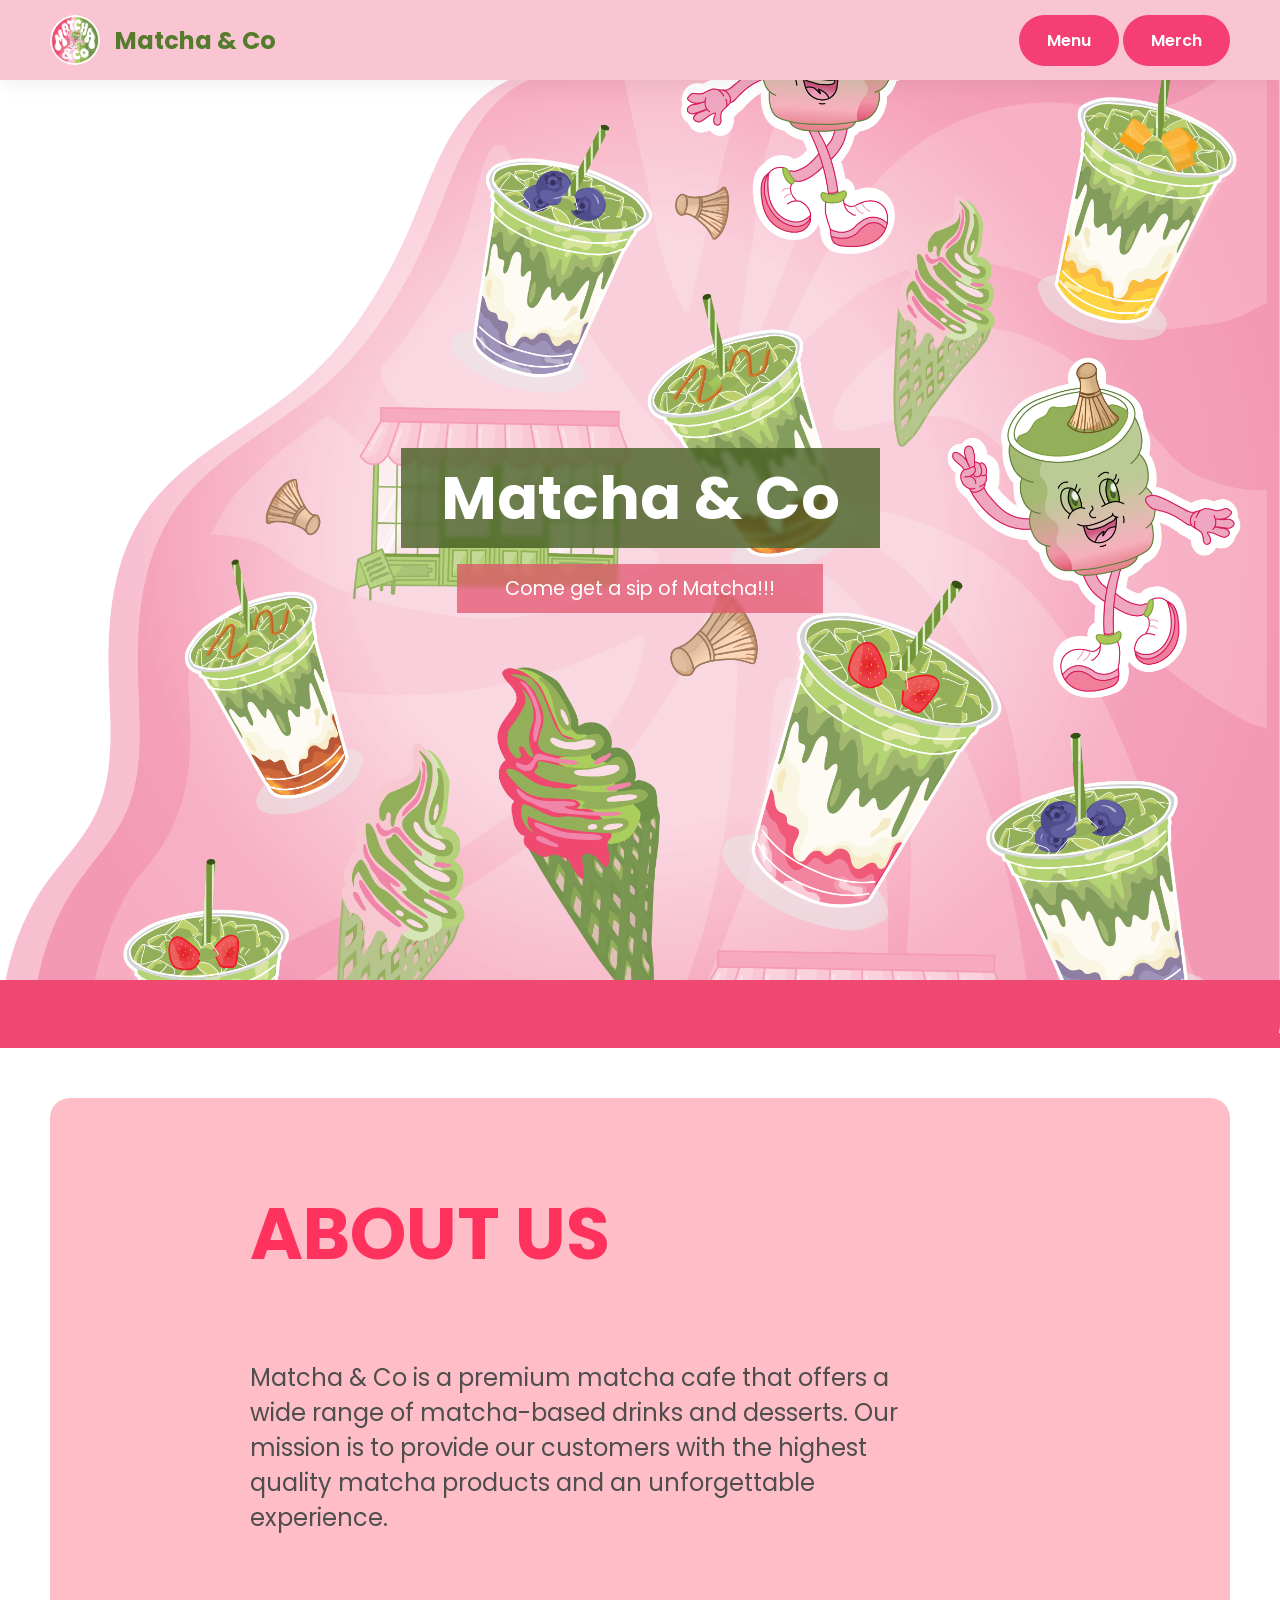
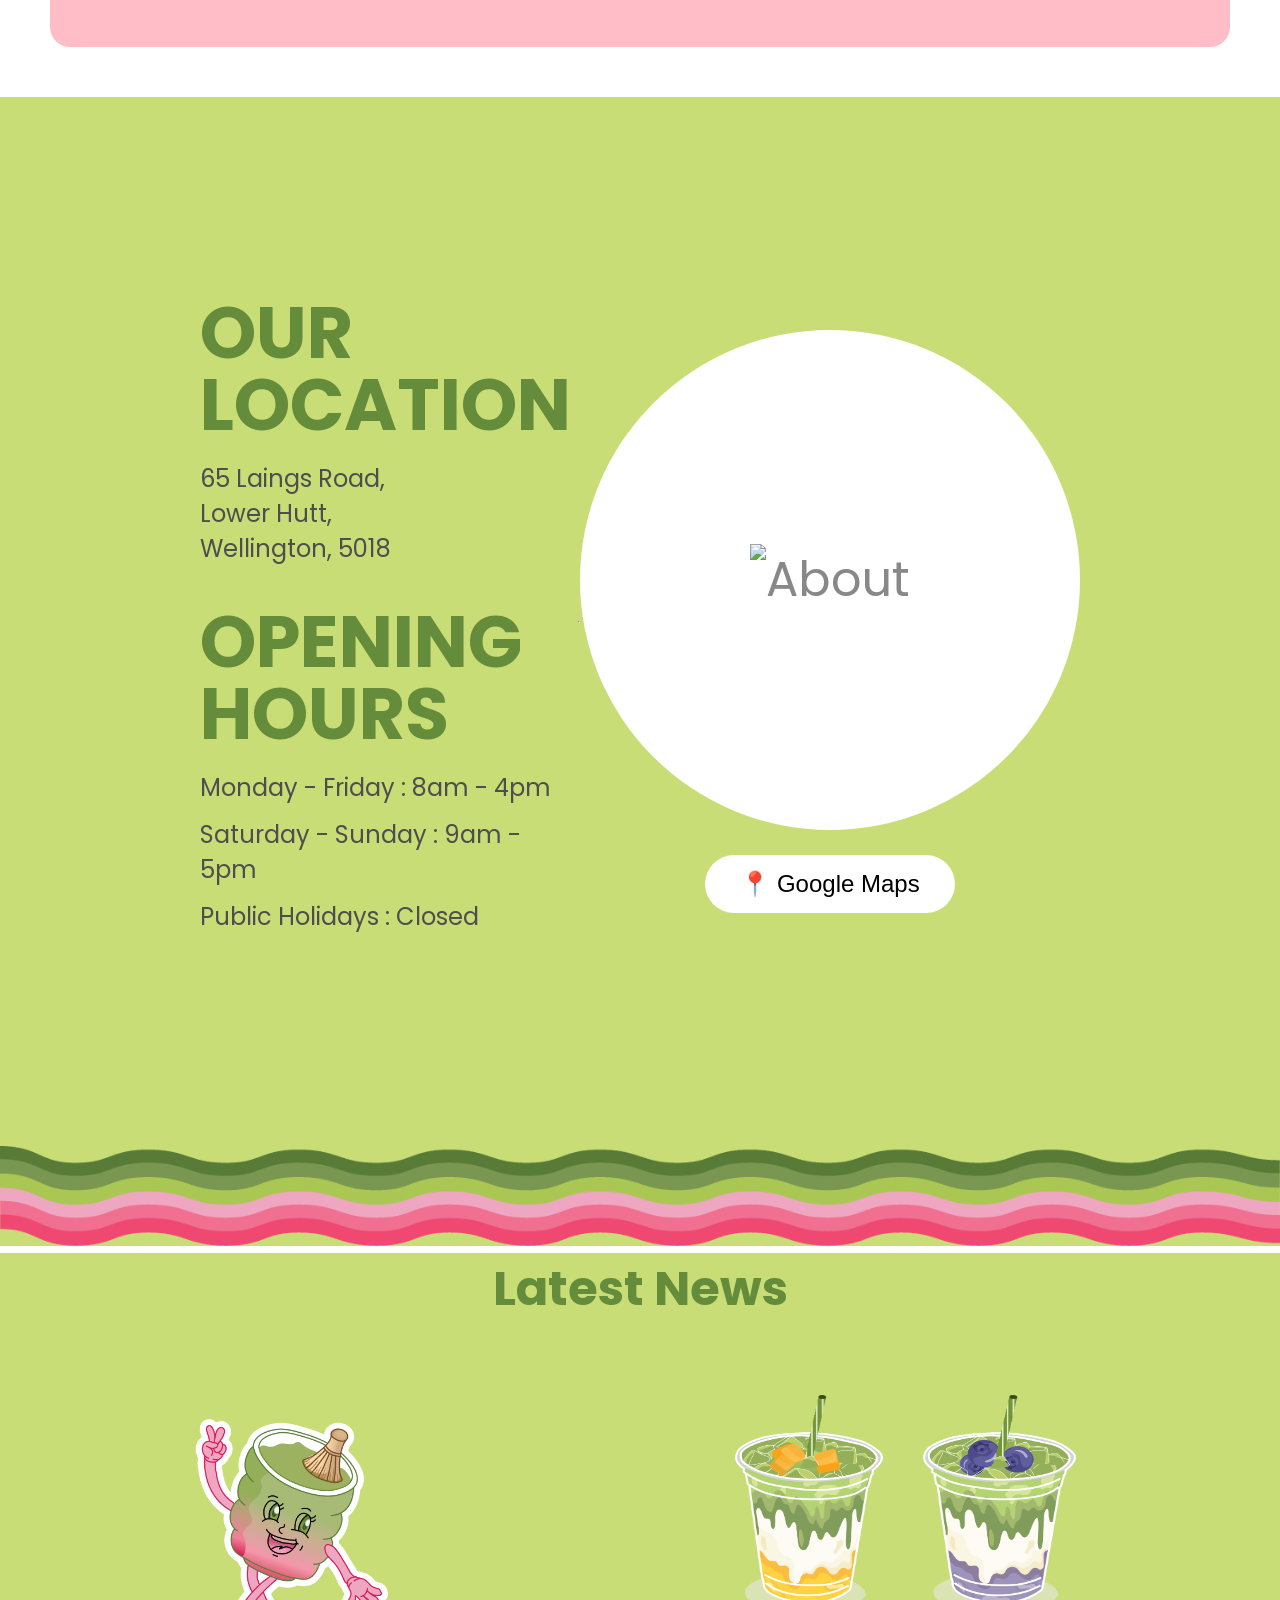
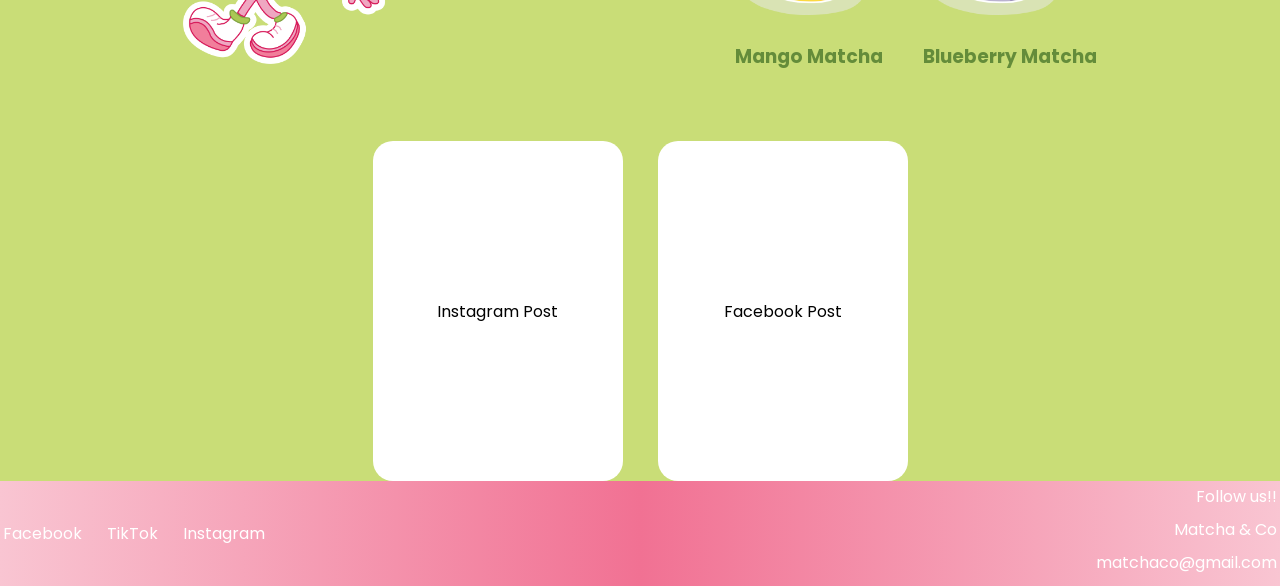
==== index.html @ 05ea5243 "added categories (drinks & desserts) to menu page" ====
<!DOCTYPE html>
<html lang="en">
<head>
  <link rel="stylesheet" href="stylesheet.css">
  <meta charset="UTF-8">
  <meta name="viewport" content="width=device-width, initial-scale=1.0">
  <title>Matcha & Co</title>
    <!-- Google Font -->
    <link href="https://fonts.googleapis.com/css2?family=Baloo+2:wght@400;600;700;800&family=Poppins:wght@300;400;500;600&display=swap" rel="stylesheet">
</head>

<body>

    <!-- Nav Bar --> 
<nav>
    <div class="nav-left">
        <div class="logo">
            <img src="img/logo.png" alt="Matcha Logo">
        </div>
        <a href="index.html"><h2>Matcha & Co</h2></a>
    </div>

    <div class="nav-links">
        <a href="menu.html" class="nav-btn">Menu</a>
        <a href="merch.html" class="nav-btn">Merch</a>
    </div>
</nav>
        

   <!-- Hero Section --> 
<section id="heroImg">
    <div class="heroImg">

            <div class="heroImgh1">
                <h1>Matcha & Co</h1>
            </div>

            <div class="heroImgp">
                <p>Come get a sip of Matcha!!!</p>
            </div>
    </div>
</section>

<div class="ticker-container">
  <div class="ticker-text">premium matcha · delicious desserts 
custom drinks · exclusive merchandise · premium matcha · delicious desserts 
custom drinks · exclusive merchandise ·premium matcha · delicious desserts 
custom drinks · exclusive merchandise · premium matcha · delicious desserts 
custom drinks · exclusive merchandise</div>
</div>

<!-- about -->
<section class="about">
    <div class="about-text">
        <h2>ABOUT US</h2>
        <p>Matcha & Co is a premium matcha cafe that offers a wide range of matcha-based drinks and desserts. Our mission is to provide our customers with the highest quality matcha products and an unforgettable experience.</p>
    </div>
    <div class="about-image">
        <img src="img/room.png" alt="About" class="about-image">
    </div>
</section>

  <!-- Location -->
<section class="location">
    <div class="location-text">
        <h2>OUR<br>LOCATION</h2>
        <p class="address">
            65 Laings Road,<br>
            Lower Hutt,<br>
            Wellington, 5018
        </p>
        <h2>OPENING<br>HOURS</h2>
        <div class="hours">
            <p>Monday - Friday : 8am - 4pm</p>
            <p>Saturday - Sunday : 9am - 5pm</p>
            <p>Public Holidays : Closed</p>
        </div>
    </div>
<hr>
    <div class="map-section">
        <div class="map-placeholder">
            <img src="img/matcha-about.jpg" alt="About">
        </div>
        <button class="map-btn">
            📍 Google Maps
        </button>
    </div>
</section>


<div class="divder">
    <img src="img/divider.png" alt="Divider" class="divider-image">
</div>

<!-- Latest News -->

<section class="news">
    <h2>Latest News</h2>
    <div class="news-top">
        <div class="mascot-placeholder">
            <img src="img/logo character.png" alt="Mascot" class="mascot-placeholder">
        </div>

        <div class="drink-card">
            <img src="img/mango.png" alt="Mango Matcha" class="mango-image">
            <h3>Mango Matcha</h3>
        </div>

        <div class="drink-card">
            <img src="img/bluberry matcha .png" alt="Blueberry Matcha" class="blueberry-image">
            <h3>Blueberry Matcha</h3>
        </div>

    </div>
    

    <div class="instagram">
        <div class="insta-post">
            Instagram Post
        </div>

        <div class="insta-post">
            Facebook Post
        </div>
    </div>
</section> 

<!-- Footer -->

<footer>

    <div class="socials">
        <a href="#">Facebook</a>
        <a href="#">TikTok</a>
        <a href="#">Instagram</a>
    </div>

    <div class="footer-info">
        <p>Follow us!!</p>
        <p>Matcha & Co</p>
        <p>matchaco@gmail.com</p>
    </div>

</footer>



</body>
</html>
---- stylesheet.css ----
body {
    background-color: white;
    margin: 0;
    font-family: "Poppins", sans-serif;
}

*{
    margin:0;
    padding:0;
    box-sizing:border-box;
}

/* Nav Bar */

nav{
    display:flex;
    justify-content:space-between;
    align-items:center;
    padding:15px 50px;
    background-color: #F9C5D2;
    position:sticky;
    top:0;
    z-index:1000;
    box-shadow:0 5px 20px rgba(0,0,0,.06);
}

/* Logo */

.logo{
    display:flex;
    align-items:center;
    gap: 12px;
}

.logo img{
    width:50px;
    height:50px;
    object-fit:cover;
    border-radius:50%;
}

.logo h2{
    color:#ffffff;
    font-size:1.8rem;
}

/* Navigation */

.nav-left{
    display:flex;
    align-items: center;
    gap:15px;
}

.nav-left a{
    text-decoration:none;
    color:#557C2C;
    font-weight:600;
    transition:.3s;
    position:relative;
}

/* Underline animation */

.nav-left a::after{
    content:"";
    position:absolute;
    left:0;
    bottom:-8px;
    width:0%;
    height:3px;
    background:#F53E73;
    border-radius:10px;
    transition:.3s;
}

.nav-left a:hover{
    color:#F53E73;
}

.nav-left a:hover::after{
    width:100%;
}

/* Button */

.nav-btn{
    text-decoration:none;
    background:#F53E73;
    color:white;
    padding:14px 28px;
    border-radius:50px;
    font-weight:600;
    transition:.3s;
}

.nav-btn:hover{
    transform:translateY(-3px);
    background:#E43167;
    box-shadow:0 12px 20px rgba(245,62,115,.35);
}

    /* Hero Section */
.heroImg {
    background-image: url("img/home.png");
    background-size: cover;
    background-repeat: no-repeat;
    background-position: right center;
    width: 100%;
    height: 100vh;
    display: flex;
    flex-direction: column;
    justify-content: center;
    align-items: center;
    text-align: center;
    color: rgb(255, 255, 255);
}

/* big title */
.heroImgh1 {
    font-size: 2.5rem;
    margin: 0;
    /* Add the blur effect */
    background-color: rgb(255, 255, 255); /* Fallback color */
    background-color: rgba(68, 93, 33, 0.785); /* Black w/opacity/see-through */
    -webkit-backdrop-filter: blur(2px);
    backdrop-filter: blur(2px);
    padding: 5px 40px;
}

/* sub heading */
.heroImgp {
    font-size: 1.21rem;
    max-width: 800px;
    margin-top: 1rem; /*gap between both boxes*/
    /* Add the blur effect */
    background-color: rgb(255, 255, 255); /* Fallback color */
    background-color: rgba(225, 77, 104, 0.701); /* Black w/opacity/see-through */
    -webkit-backdrop-filter: blur(2px);
    backdrop-filter: blur(2px);
    padding: 10px 48px;
}

/* Acts as the window viewport */
.ticker-container {
  width: 100%;
  overflow: hidden;          /* Hides text outside the box */
  white-space: nowrap;      /* Keeps text on a single line */
  background-color: #EF4971;
padding: 10px 0; 
}

/* The element that actually moves */
.ticker-text {
  color: #ffd4de;
  font-weight: bold;
  font-style: italic;
  font-size: 2rem;
  display: inline-block;
  padding-left: 100%;       /* Starts the text completely off-screen to the right */
  animation: marquee 15s linear infinite;
}

/* Controls the speed and behavior (Equivalent to scrollamount) */
@keyframes marquee {
  0% {
    transform: translate3d(0, 0, 0);
  }
  100% {
    transform: translate3d(-100%, 0, 0); /* Moves text fully off-screen to the left */
  }
}

/* Location and Hours */

.location{
    display:flex;
    justify-content:space-between;
    align-items:center;
    padding-left:200px;
    padding-right:200px;
    padding-top:200px;
    padding-bottom:200px;
    background:#C9DD77;
}

.location h2{
    color:#648C3A;
    font-size:4.5rem;
    line-height:1;
    margin-bottom:20px;
}

.address{
    margin-bottom:40px;
    color:#4E4E4E;
    font-size:1.5rem;
}

.hours p{
    margin-bottom:12px;
    color:#4E4E4E;
    font-size:1.5rem;
}

.map-section{
    display:flex;
    flex-direction:column;
    align-items:center;
    gap:25px;
}

.map-placeholder{
    width:500px;
    height:500px;
    border-radius:50%;
    background:white;
    display:flex;
    justify-content:center;
    align-items:center;
    font-size:3rem;
    color:#888;
}

.map-btn{
    border:none;
    background:white;
    padding:15px 35px;
    border-radius:40px;
    cursor:pointer;
    font-size:1.5rem;
    transition:.3s;
}

.map-btn:hover{
    transform:translateY(-9px);
}

.divider-image {
    width:100%;
    height:100px;
    background-color:#C9DD77;
    margin-bottom: 0px;
}

/* Latest News*/
.news{
    background-color:#C9DD77;
}

.news h2{
    text-align:center;
    color:#648C3A;
    font-size:3rem;
    margin-bottom:70px;
}

.news-top{
    display:flex;
    justify-content:center;
    align-items:flex-end;
    gap:40px;
    margin-bottom:70px;
}

.mascot-placeholder{
    width:40%;

}

.drink-card{
    text-align:left;
} 

.mango-image{
    width:100%;
    height:220px;
    border-radius:30px;
    margin-bottom:20px;
} 

.blueberry-image{
    width:88%;
    height:220px;
    border-radius:30px;
    margin-bottom:20px;
} 

.drink-card h3{
    color:#648C3A;
}

.instagram{
    display:flex;
    justify-content:center;
    gap:35px;
}

.insta-post{
    width:250px;
    height:340px;
    background:white;
    border-radius:20px;
    display:flex;
    justify-content:center;
    align-items:center;
}



/* Footer */

footer{
    background:#6E9C42;
    color:white;
    padding:40px 60px;
    display:flex;
    justify-content:space-between;
    align-items:center;
}

.socials{
    display:flex;
    gap:25px;
}

.socials a{
    color:white;
    text-decoration:none;
    transition:.3s;
}

.socials a:hover{
    opacity:.7;
}

.footer-info{
    text-align:right;
}

.footer-info p{
    margin-bottom:8px;
}

footer {
  text-align: center;
  padding: 3px;
  background:linear-gradient(
    
    90deg,
    #F9C5D2 0%,
    #F17193 50%,
    #F9C5D2 100%);

  color: white;
}

.about-section {
  padding: 50px;
  background-color: #F9C5D2;
  color: #4E4E4E;
}

/* about section */

.about{
    display:flex;
    
    justify-content:space-between;
    align-items:center;
    padding-left:200px;
    padding-right:200px;
    padding-top:100px;
    padding-bottom:100px;
    background:#ffbdc7;
    border-radius: 20px;
    margin: 50px;
}

.about h2{
    color:#ff325e;
    font-size:4.5rem;
    line-height:1;
    margin-bottom:90px;
}

.about p{
    margin-bottom:12px;
    padding-right:100px;
    width:800px;
    color:#4E4E4E;
    font-size:1.5rem;
}

.map-section{
    display:flex;
    flex-direction:column;
    align-items:center;
    gap:25px;
}

.about-image{
    width:100%;
    height:100%;
    background:white;
    background-image: url("img/room.png");
    background-size: cover;
    background-position: center;
    display:flex;
    justify-content:center;
    align-items:center;
    font-size:3rem;
    color:#888;
    border-radius: 20px;
}
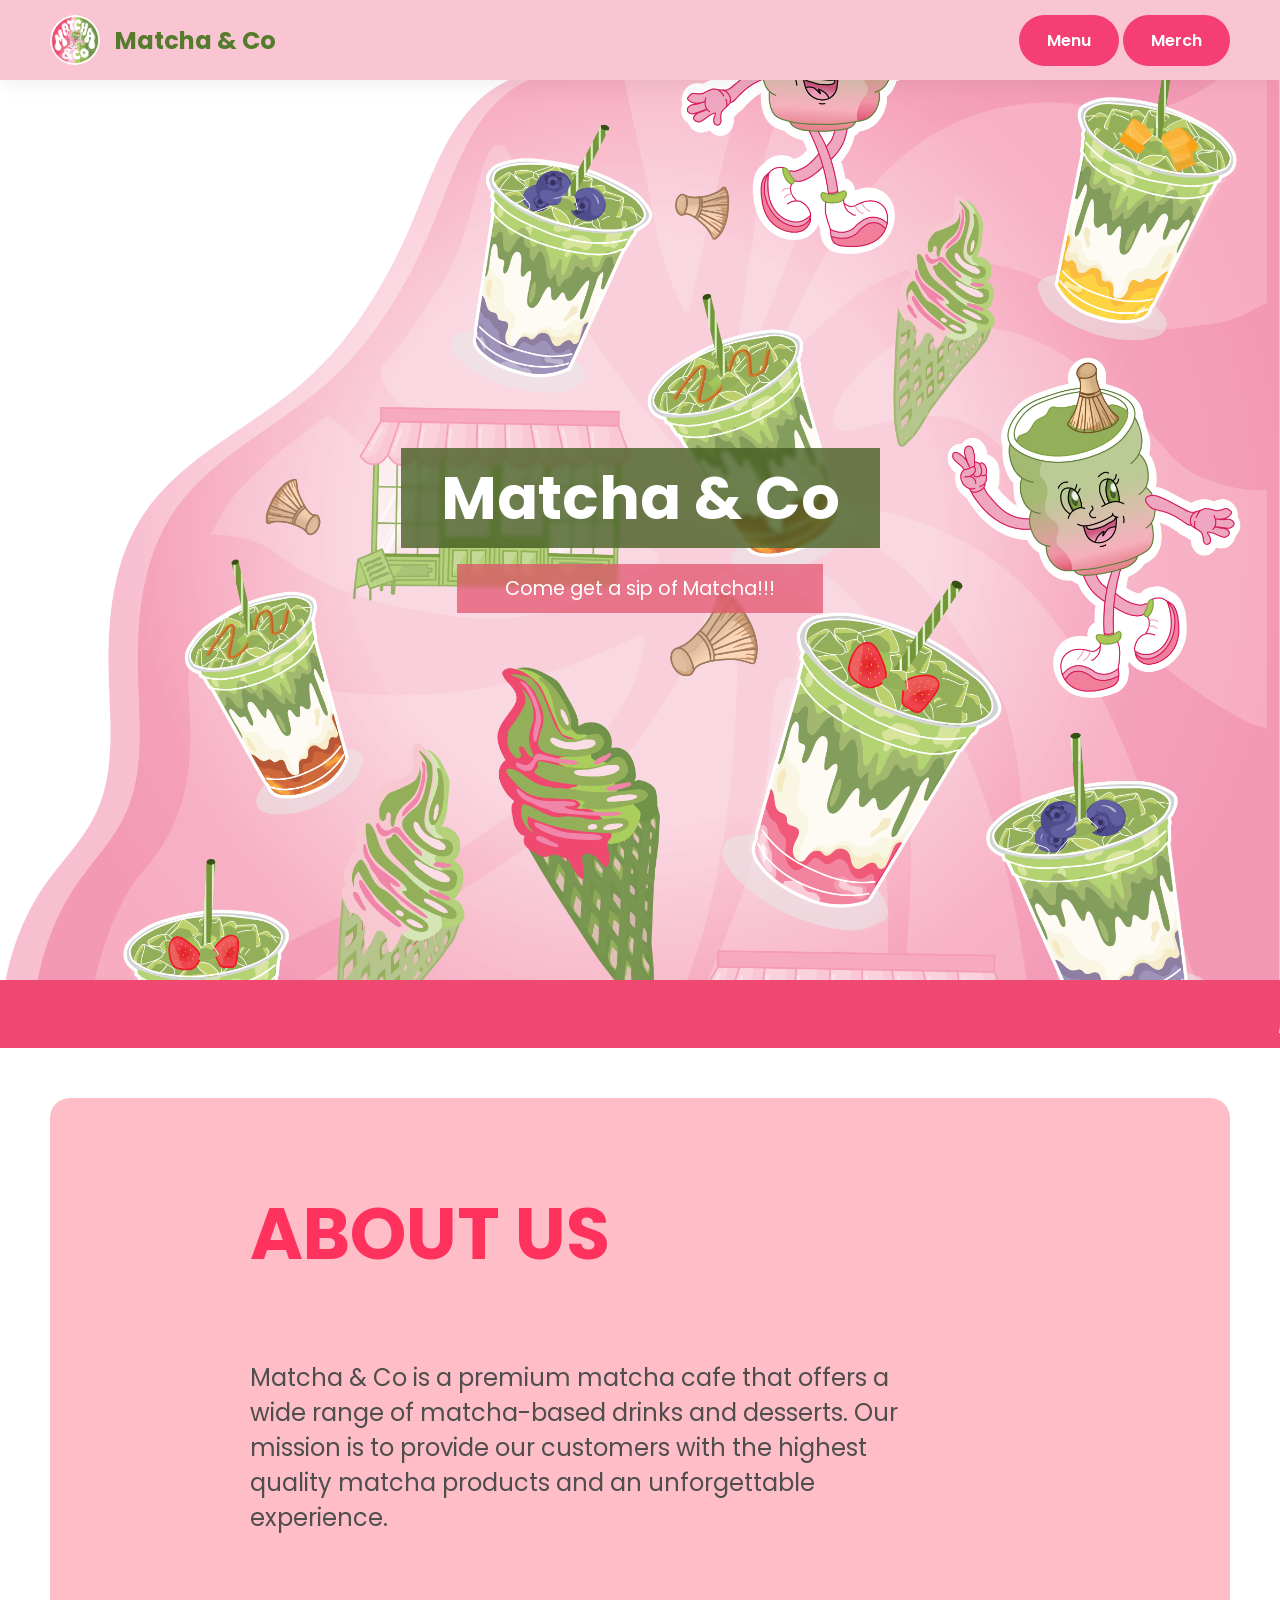
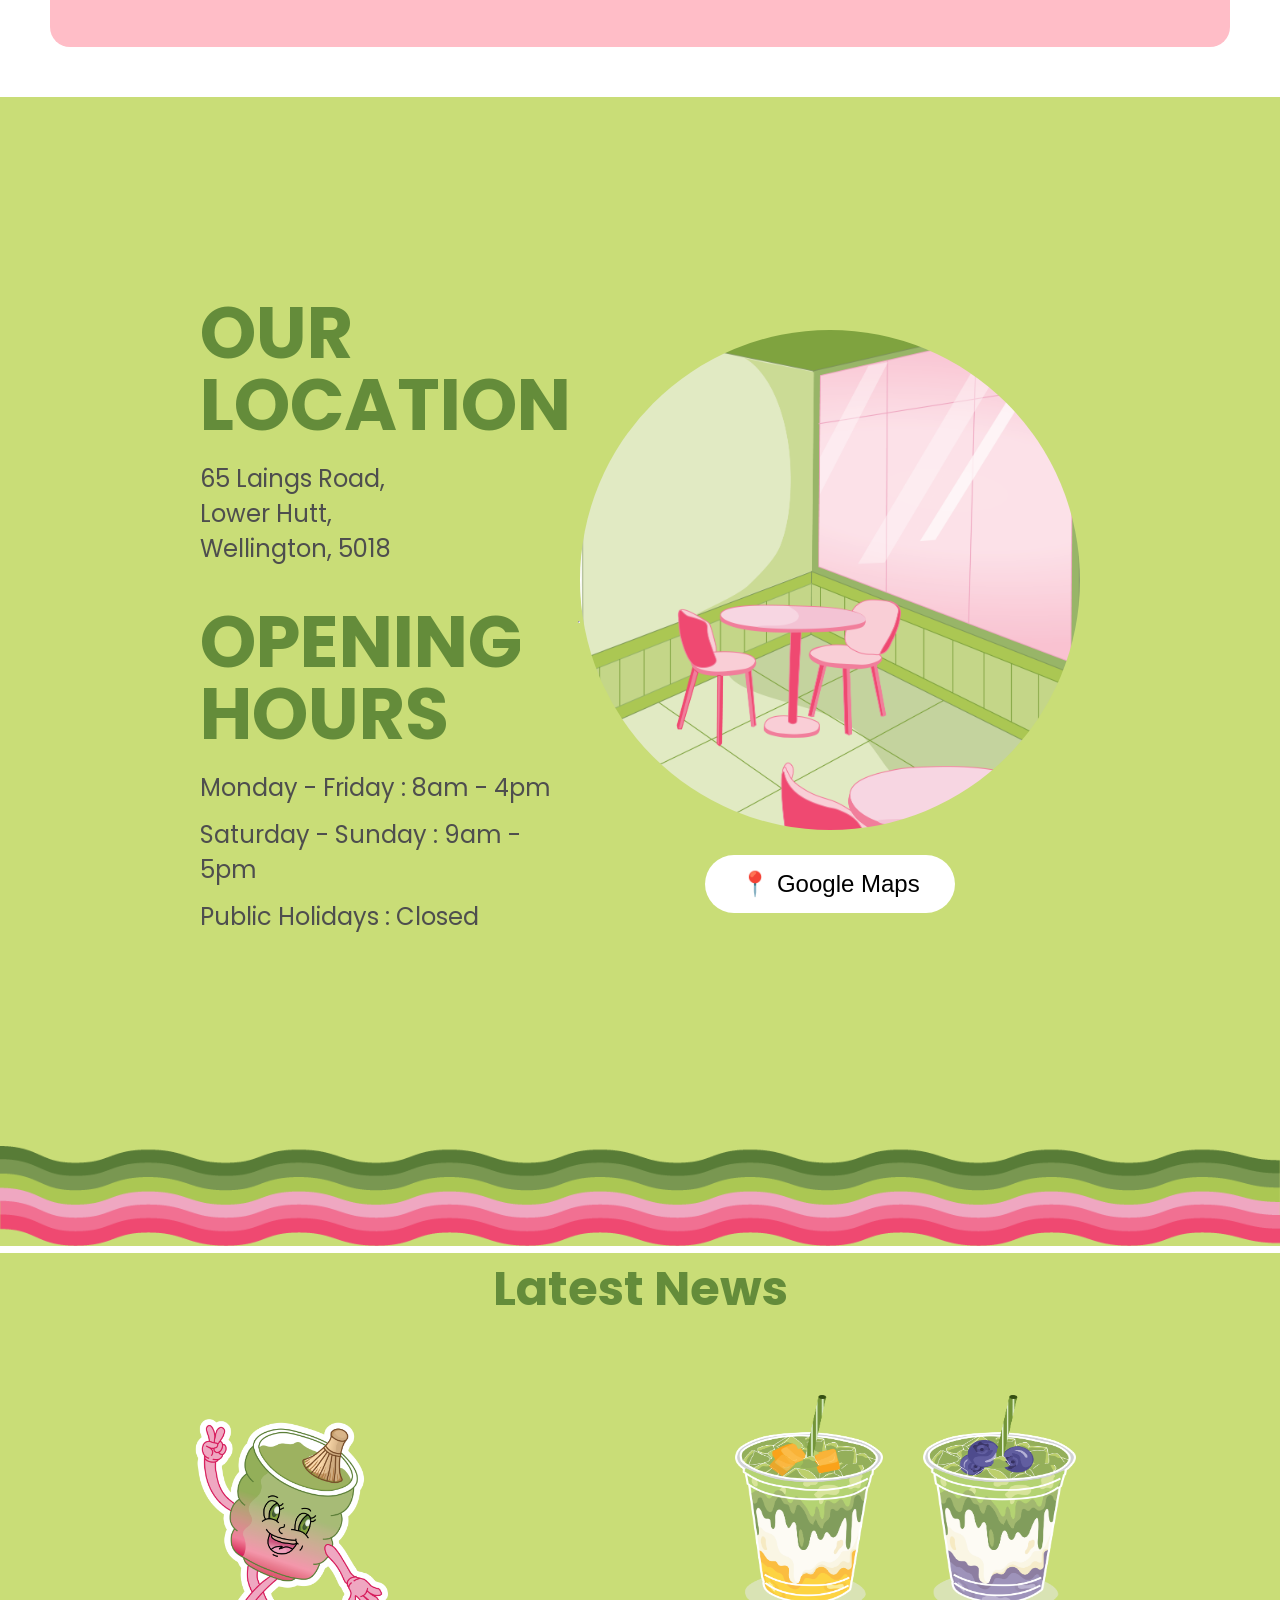
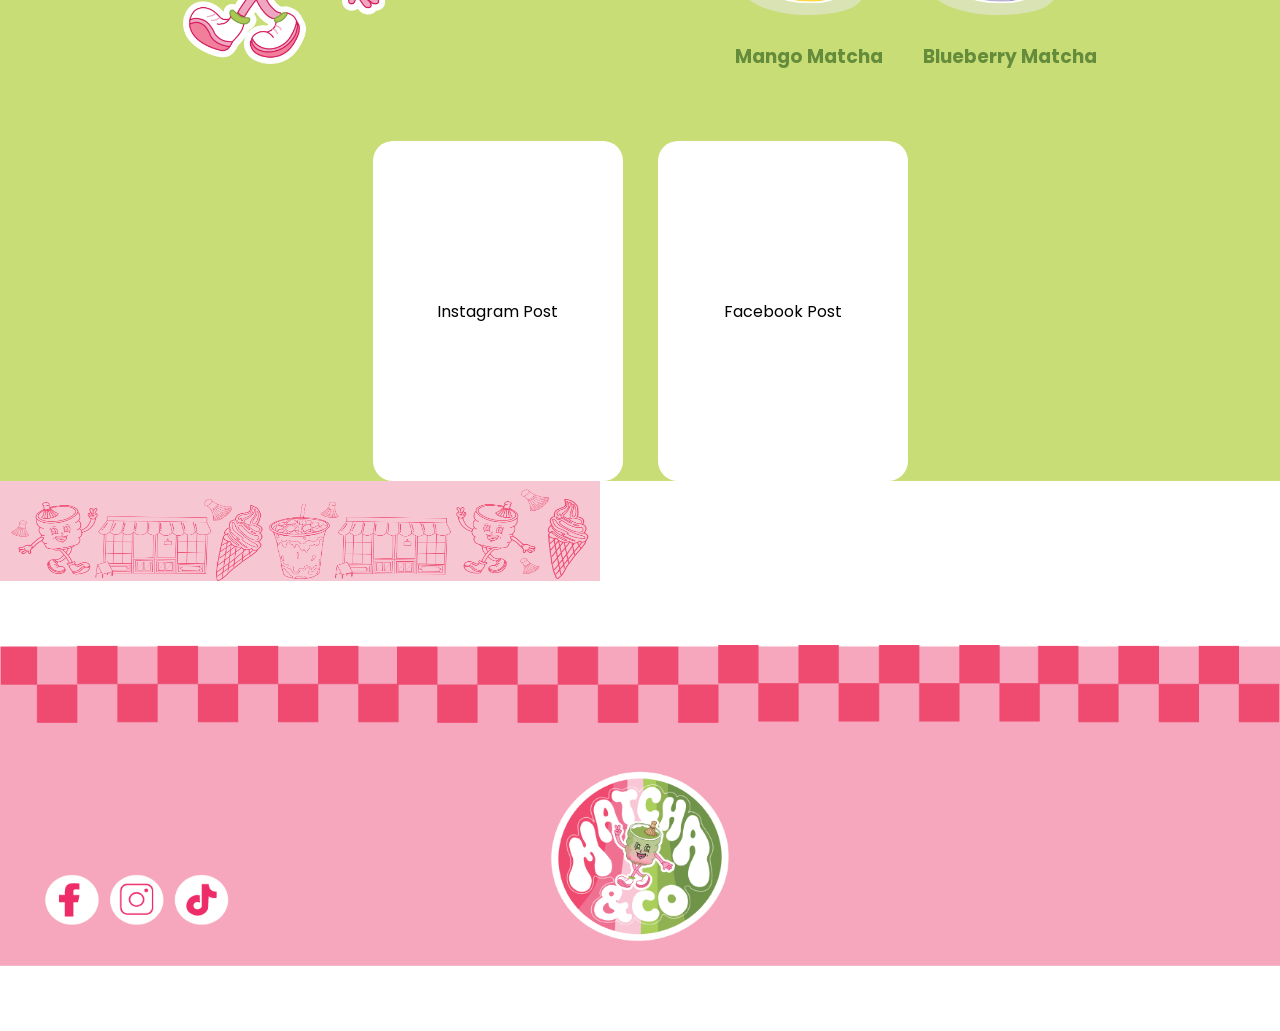
==== commit e953fb1b: "put room img in map placeholder" ====
--- a/index.html
+++ b/index.html
@@ -51,7 +51,7 @@
 </div>
 
 <!-- about -->
-<section class="about">
+<section id="about" class="about">
     <div class="about-text">
         <h2>ABOUT US</h2>
         <p>Matcha & Co is a premium matcha cafe that offers a wide range of matcha-based drinks and desserts. Our mission is to provide our customers with the highest quality matcha products and an unforgettable experience.</p>
@@ -79,9 +79,7 @@
     </div>
 <hr>
     <div class="map-section">
-        <div class="map-placeholder">
-            <img src="img/matcha-about.jpg" alt="About">
-        </div>
+        <div class="map-placeholder"></div>
         <button class="map-btn">
             📍 Google Maps
         </button>
@@ -108,7 +106,7 @@
         </div>
 
         <div class="drink-card">
-            <img src="img/bluberry matcha .png" alt="Blueberry Matcha" class="blueberry-image">
+            <img src="img/blueberry.png" alt="Blueberry Matcha" class="blueberry-image">
             <h3>Blueberry Matcha</h3>
         </div>
 
@@ -126,22 +124,30 @@
     </div>
 </section> 
 
+<div class="collage">
+    <img src="img/collagediv.png" alt="Divider" class="divider-image">
+</div>
+
 <!-- Footer -->
 
 <footer>
+ <div class="footer">
 
-    <div class="socials">
-        <a href="#">Facebook</a>
-        <a href="#">TikTok</a>
-        <a href="#">Instagram</a>
+          <!--  <div class="footer-img1">
+                <h1>Matcha & Co</h1>
+            </div>
+
+            <div class="footer-imgp">
+                <p>Come get a sip of Matcha!!!</p>
+            </div>
     </div>
 
-    <div class="footer-info">
+     <div class="footer-info">
         <p>Follow us!!</p>
         <p>Matcha & Co</p>
         <p>matchaco@gmail.com</p>
+    </div> -->
     </div>
-
 </footer>
 
 
--- a/stylesheet.css
+++ b/stylesheet.css
@@ -220,6 +220,11 @@
     align-items:center;
     font-size:3rem;
     color:#888;
+    background-image: url("img/room.png");
+    background-size: shrink down;
+    background-repeat: no-repeat;
+    background-size: cover;
+    background-position: center;
 }
 
 .map-btn{
@@ -306,60 +311,74 @@
     align-items:center;
 }
 
-
+.collage{
+    display:flex;
+    justify-content:center;
+    align-items:center;
+    width:600px;
+    height:auto;
+    background-size: shrink down;
+    background-repeat: no-repeat;
+    background-size: cover;
+    background-position: center;
+}
 
 /* Footer */
 
-footer{
+/* footer{
     background:#6E9C42;
     color:white;
     padding:40px 60px;
     display:flex;
     justify-content:space-between;
     align-items:center;
-}
-
-.socials{
-    display:flex;
-    gap:25px;
-}
-
-.socials a{
-    color:white;
-    text-decoration:none;
-    transition:.3s;
-}
-
-.socials a:hover{
-    opacity:.7;
-}
+} 
+
 
 .footer-info{
     text-align:right;
-}
-
-.footer-info p{
-    margin-bottom:8px;
-}
-
-footer {
-  text-align: center;
-  padding: 3px;
-  background:linear-gradient(
-    
-    90deg,
-    #F9C5D2 0%,
-    #F17193 50%,
-    #F9C5D2 100%);
-
-  color: white;
-}
-
-.about-section {
-  padding: 50px;
-  background-color: #F9C5D2;
-  color: #4E4E4E;
-}
+}*/
+
+.footer {
+    width:100%;
+    object-fit:shrink down;
+}
+
+/* Hero Section */
+.footer {
+    background-image: url("img/footer.png");
+    background-size: 100%;
+    background-repeat: no-repeat;
+    background-position: right center;
+    width: 100%;
+    height: 50vh;
+    display: flex;
+    flex-direction: column;
+    justify-content: center;
+    align-items: center;
+    text-align: center;
+    color: rgb(255, 255, 255);
+}
+
+/* big title */
+.heroImgh1 {
+    font-size: 2.5rem;
+    margin: 0;
+    /* Add the blur effect */
+    background-color: rgb(255, 255, 255); /* Fallback color */
+    background-color: rgba(68, 93, 33, 0.785); /* Black w/opacity/see-through */
+    -webkit-backdrop-filter: blur(2px);
+    backdrop-filter: blur(2px);
+    padding: 5px 40px;
+}
+
+
+
+
+
+
+
+
 
 /* about section */
 
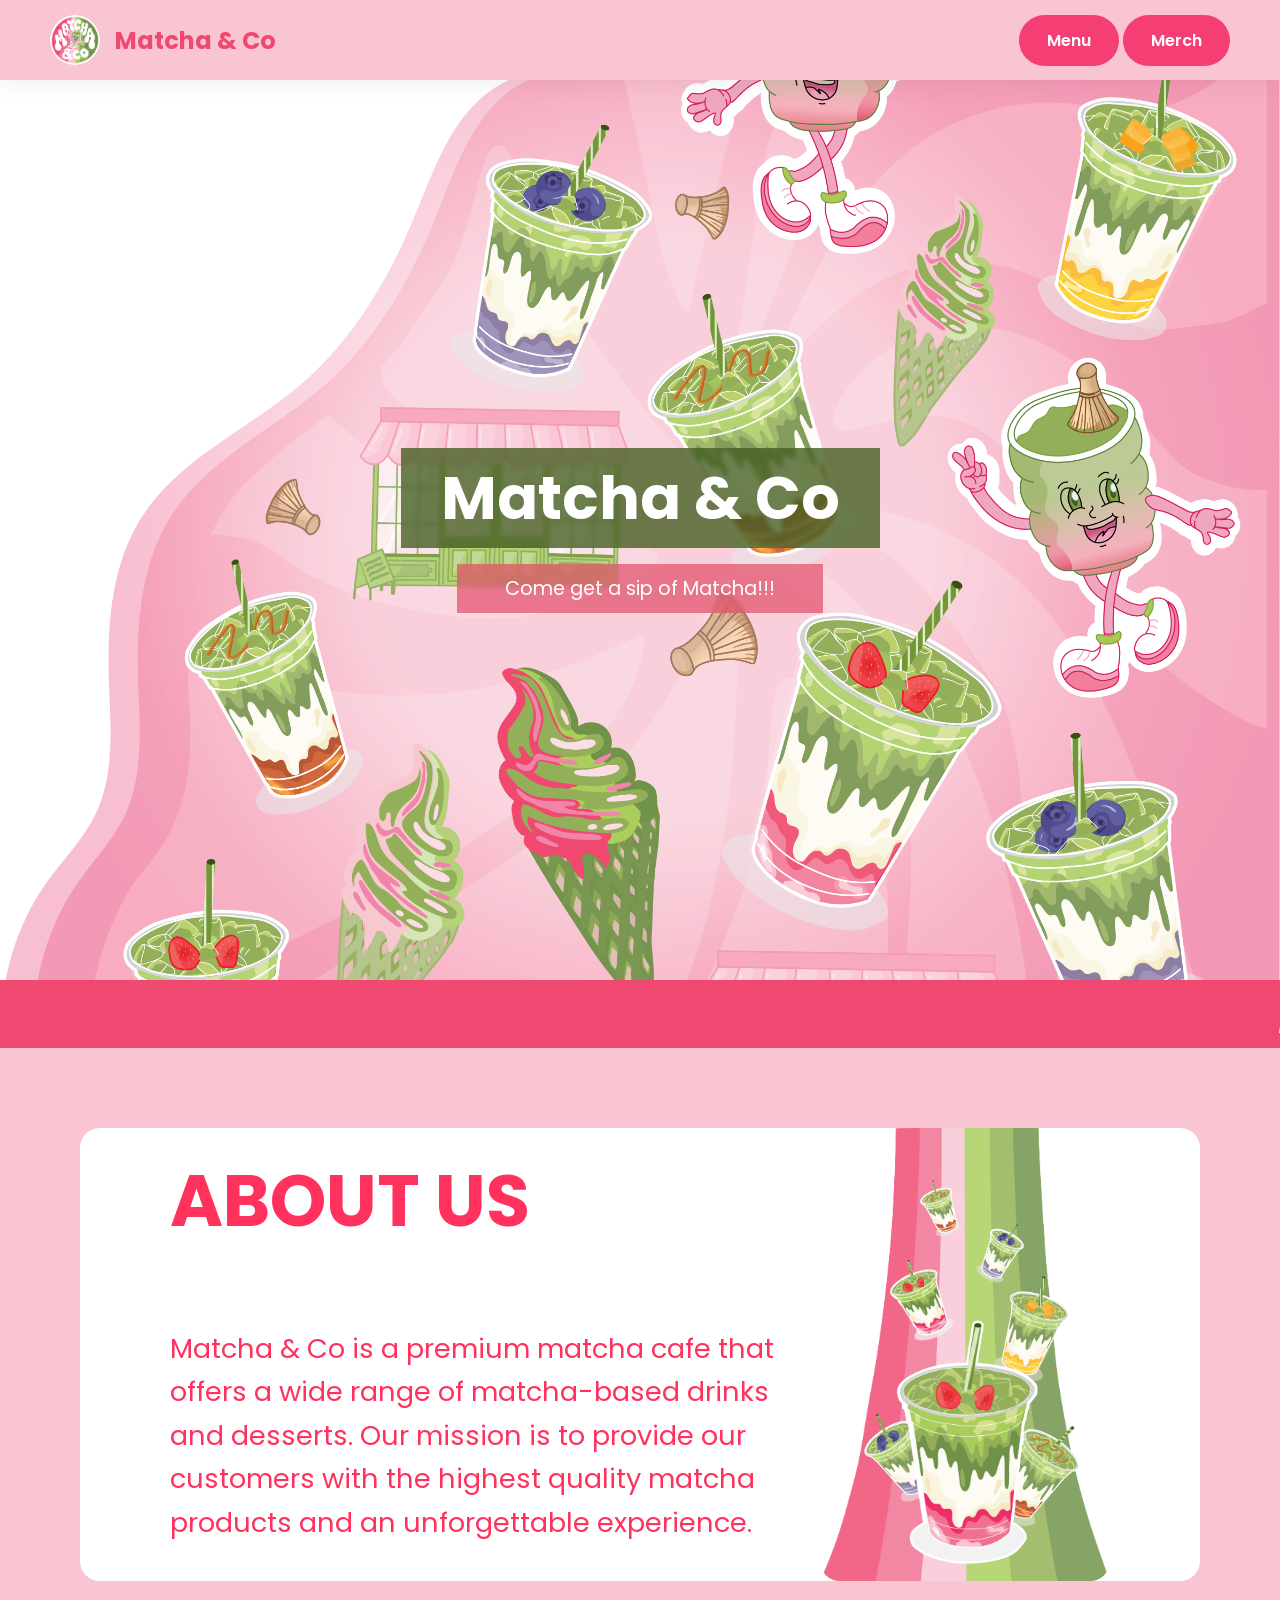
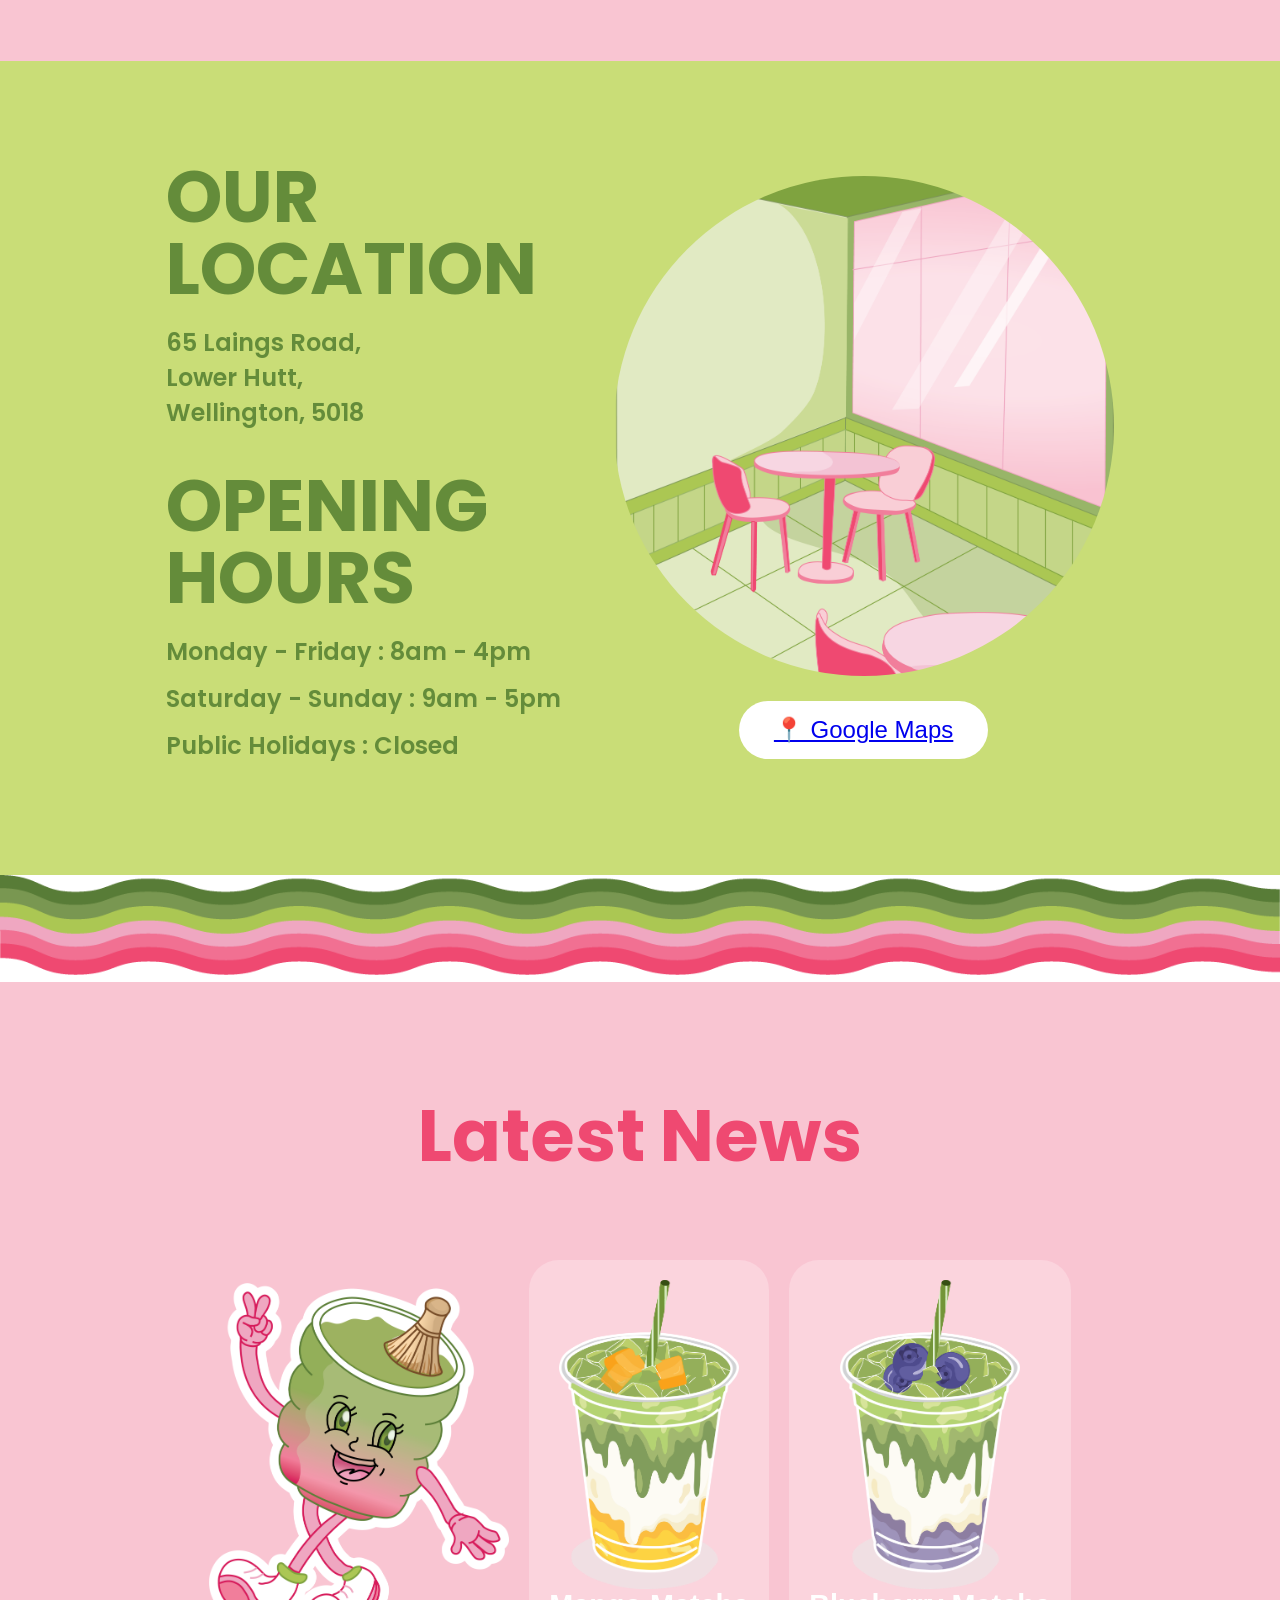
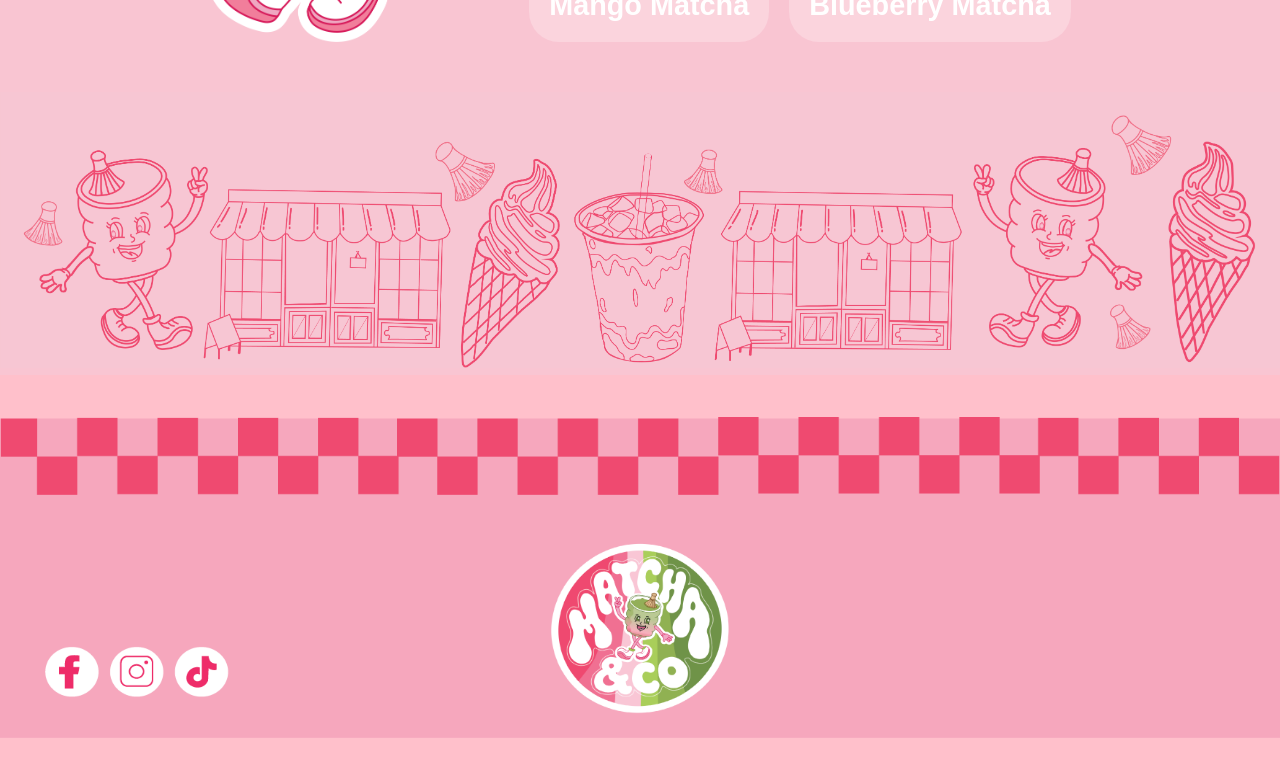
==== commit 330ece73: "added collage illustration and homapage img, fixed css and made everything look nicer" ====
--- a/index.html
+++ b/index.html
@@ -51,15 +51,23 @@
 </div>
 
 <!-- about -->
-<section id="about" class="about">
-    <div class="about-text">
-        <h2>ABOUT US</h2>
-        <p>Matcha & Co is a premium matcha cafe that offers a wide range of matcha-based drinks and desserts. Our mission is to provide our customers with the highest quality matcha products and an unforgettable experience.</p>
-    </div>
-    <div class="about-image">
-        <img src="img/room.png" alt="About" class="about-image">
+<section id="about">
+    <div class="about-background">
+        <div class="about">
+            <div class="about-text">
+                <h2>ABOUT US</h2>
+                <p>Matcha & Co is a premium matcha cafe that offers a wide range 
+                    of matcha-based drinks and desserts. Our mission is to provide 
+                    our customers with the highest quality matcha products and an 
+                    unforgettable experience.</p>
+            </div>
+            <div class="about-image">
+                <img src="img/homepage.png" alt="About">
+        </div>
     </div>
 </section>
+
+
 
   <!-- Location -->
 <section class="location">
@@ -77,61 +85,61 @@
             <p>Public Holidays : Closed</p>
         </div>
     </div>
-<hr>
+
     <div class="map-section">
         <div class="map-placeholder"></div>
+
+    
+
         <button class="map-btn">
-            📍 Google Maps
+            <a href="https://www.google.com/maps"> 📍 Google Maps </a>   
         </button>
     </div>
 </section>
 
 
-<div class="divder">
-    <img src="img/divider.png" alt="Divider" class="divider-image">
-</div>
+    <div class="divder">
+        <img src="img/divider.png" alt="Divider" class="divider-image">
+    </div>
 
 <!-- Latest News -->
 
 <section class="news">
-    <h2>Latest News</h2>
+
+    
+
+    <h1>Latest News</h1>
+
     <div class="news-top">
         <div class="mascot-placeholder">
             <img src="img/logo character.png" alt="Mascot" class="mascot-placeholder">
         </div>
 
         <div class="drink-card">
-            <img src="img/mango.png" alt="Mango Matcha" class="mango-image">
+            <img src="img/mango.png" alt="Mango Matcha">
             <h3>Mango Matcha</h3>
         </div>
 
         <div class="drink-card">
-            <img src="img/blueberry.png" alt="Blueberry Matcha" class="blueberry-image">
+            <img src="img/blueberry.png" alt="Blueberry Matcha">
             <h3>Blueberry Matcha</h3>
         </div>
 
     </div>
-    
 
-    <div class="instagram">
-        <div class="insta-post">
-            Instagram Post
-        </div>
+<div>
+    <img src="img/collagediv.png" alt="Divider"
+    srcset="img/collagediv.png 16525w">
+</div>
 
-        <div class="insta-post">
-            Facebook Post
-        </div>
-    </div>
-</section> 
-
-<div class="collage">
-    <img src="img/collagediv.png" alt="Divider" class="divider-image">
-</div>
+</section>
 
 <!-- Footer -->
 
 <footer>
  <div class="footer">
+     <!-- <img src="img/footer.png" alt="Divider"
+    srcset="img/footer.png 16500w" > -->
 
           <!--  <div class="footer-img1">
                 <h1>Matcha & Co</h1>
--- a/stylesheet.css
+++ b/stylesheet.css
@@ -54,7 +54,7 @@
 
 .nav-left a{
     text-decoration:none;
-    color:#557C2C;
+    color:#EF4971;
     font-weight:600;
     transition:.3s;
     position:relative;
@@ -69,13 +69,13 @@
     bottom:-8px;
     width:0%;
     height:3px;
-    background:#F53E73;
+    background:#6F9248;
     border-radius:10px;
     transition:.3s;
 }
 
 .nav-left a:hover{
-    color:#F53E73;
+    color:#6F9248;
 }
 
 .nav-left a:hover::after{
@@ -173,15 +173,13 @@
 
 /* Location and Hours */
 
-.location{
-    display:flex;
-    justify-content:space-between;
-    align-items:center;
-    padding-left:200px;
-    padding-right:200px;
-    padding-top:200px;
-    padding-bottom:200px;
-    background:#C9DD77;
+.location {
+    display: flex;
+    justify-content: space-between;
+    align-items: center;
+    gap: 20px;
+    padding: 100px 13%;
+    background: #C9DD77;
 }
 
 .location h2{
@@ -193,14 +191,16 @@
 
 .address{
     margin-bottom:40px;
-    color:#4E4E4E;
+    color:#648C3A;
     font-size:1.5rem;
+    font-weight: 600;
 }
 
 .hours p{
     margin-bottom:12px;
-    color:#4E4E4E;
+    color:#648C3A;
     font-size:1.5rem;
+    font-weight: 600;
 }
 
 .map-section{
@@ -214,14 +214,12 @@
     width:500px;
     height:500px;
     border-radius:50%;
-    background:white;
     display:flex;
     justify-content:center;
     align-items:center;
     font-size:3rem;
     color:#888;
     background-image: url("img/room.png");
-    background-size: shrink down;
     background-repeat: no-repeat;
     background-size: cover;
     background-position: center;
@@ -244,156 +242,123 @@
 .divider-image {
     width:100%;
     height:100px;
-    background-color:#C9DD77;
-    margin-bottom: 0px;
 }
 
 /* Latest News*/
 .news{
-    background-color:#C9DD77;
-}
-
-.news h2{
+    background-color:#F9C5D2;
+}
+
+.news h1{
     text-align:center;
-    color:#648C3A;
-    font-size:3rem;
+    color:#EF4971;
+    font-size:4.5rem;
     margin-bottom:70px;
-}
-
-.news-top{
-    display:flex;
-    justify-content:center;
-    align-items:flex-end;
-    gap:40px;
-    margin-bottom:70px;
-}
-
-.mascot-placeholder{
-    width:40%;
-
+    padding-top:100px;
+}
+
+.news-top {
+    display: flex;
+    justify-content: center;
+    align-items: flex-end;
+    gap: 20px;
+    max-width: 1000px;
+    margin: 50px auto 50px;
+}
+
+.mascot-placeholder {
+    width: 30%;
+    display: flex;
+    justify-content: center;
+    align-items: flex-end;
+}
+
+.mascot-placeholder img {
+    width: 100%;
+    max-width: 350px;
+    height: auto;
+    object-fit: contain;
 }
 
 .drink-card{
+    display:flex;
+    flex-direction:column;
+    justify-content:center;
     text-align:left;
+    background-color: #fff0f455;
+    border-radius: 30px;
+    padding: 2%;
+    justify-content:center;
+    align-items: center;
 } 
 
-.mango-image{
-    width:100%;
-    height:220px;
-    border-radius:30px;
-    margin-bottom:20px;
+.drink-card img{
+    width:180px;
+    height:auto;
+    display:flex;
+    justify-content:center;
+    align-items:center;
 } 
 
-.blueberry-image{
-    width:88%;
-    height:220px;
-    border-radius:30px;
-    margin-bottom:20px;
-} 
-
-.drink-card h3{
-    color:#648C3A;
-}
-
-.instagram{
-    display:flex;
-    justify-content:center;
-    gap:35px;
-}
-
-.insta-post{
-    width:250px;
-    height:340px;
-    background:white;
-    border-radius:20px;
-    display:flex;
-    justify-content:center;
-    align-items:center;
-}
-
-.collage{
-    display:flex;
-    justify-content:center;
-    align-items:center;
-    width:600px;
-    height:auto;
-    background-size: shrink down;
+.drink-card h3 {
+    color: #ffffff;
+    font-size: 1.8rem;
+    justify-content:center;
+    align-items:center;
+    font-weight: 900;
+}
+
+.collage-img {
+    display:flex;
+    justify-content:center;
+    align-items:center;
+    width:1800px;
+    height:200px;
     background-repeat: no-repeat;
     background-size: cover;
     background-position: center;
 }
 
-/* Footer */
-
-/* footer{
-    background:#6E9C42;
-    color:white;
-    padding:40px 60px;
-    display:flex;
-    justify-content:space-between;
-    align-items:center;
-} 
-
-
-.footer-info{
-    text-align:right;
-}*/
-
 .footer {
     width:100%;
     object-fit:shrink down;
 }
 
-/* Hero Section */
+/* Footer Section */
 .footer {
     background-image: url("img/footer.png");
     background-size: 100%;
     background-repeat: no-repeat;
     background-position: right center;
     width: 100%;
-    height: 50vh;
+    height: 45vh;
     display: flex;
     flex-direction: column;
     justify-content: center;
     align-items: center;
     text-align: center;
     color: rgb(255, 255, 255);
-}
-
-/* big title */
-.heroImgh1 {
-    font-size: 2.5rem;
-    margin: 0;
-    /* Add the blur effect */
-    background-color: rgb(255, 255, 255); /* Fallback color */
-    background-color: rgba(68, 93, 33, 0.785); /* Black w/opacity/see-through */
-    -webkit-backdrop-filter: blur(2px);
-    backdrop-filter: blur(2px);
-    padding: 5px 40px;
-}
-
-
-
-
-
-
-
-
+    background-color: pink;
+}
 
 /* about section */
 
-.about{
-    display:flex;
-    
-    justify-content:space-between;
-    align-items:center;
-    padding-left:200px;
-    padding-right:200px;
-    padding-top:100px;
-    padding-bottom:100px;
-    background:#ffbdc7;
+.about-background {
+    background-color: #F9C5D2;
+    padding: 80px;
+    justify-content: center;
+    align-items: center;
+}
+
+.about {
+    display: flex;
+    justify-content: space-between;
+    align-items: center;
+    padding-left: 8%;
+    padding-right: 8%;
+    background-color: #ffffff;
     border-radius: 20px;
-    margin: 50px;
+    max-width: 1800px;
 }
 
 .about h2{
@@ -401,35 +366,29 @@
     font-size:4.5rem;
     line-height:1;
     margin-bottom:90px;
-}
-
-.about p{
-    margin-bottom:12px;
-    padding-right:100px;
-    width:800px;
-    color:#4E4E4E;
-    font-size:1.5rem;
-}
-
-.map-section{
-    display:flex;
-    flex-direction:column;
-    align-items:center;
-    gap:25px;
-}
-
-.about-image{
-    width:100%;
-    height:100%;
-    background:white;
-    background-image: url("img/room.png");
-    background-size: cover;
-    background-position: center;
-    display:flex;
-    justify-content:center;
-    align-items:center;
-    font-size:3rem;
-    color:#888;
+    font-weight: bold;
+}
+
+.about p {
+    color: #ff325e;
+    font-size: 1.7rem;
+    line-height: 1.6;
+    max-width: 650px;
+}
+
+.about-image {
+    flex: 1;
+    display: flex;
+    justify-content: center;
+}
+
+.about-image img {
+    width: 100%;
+    max-width: 500px;
+    object-fit: cover;
     border-radius: 20px;
 }
 
+
+
+
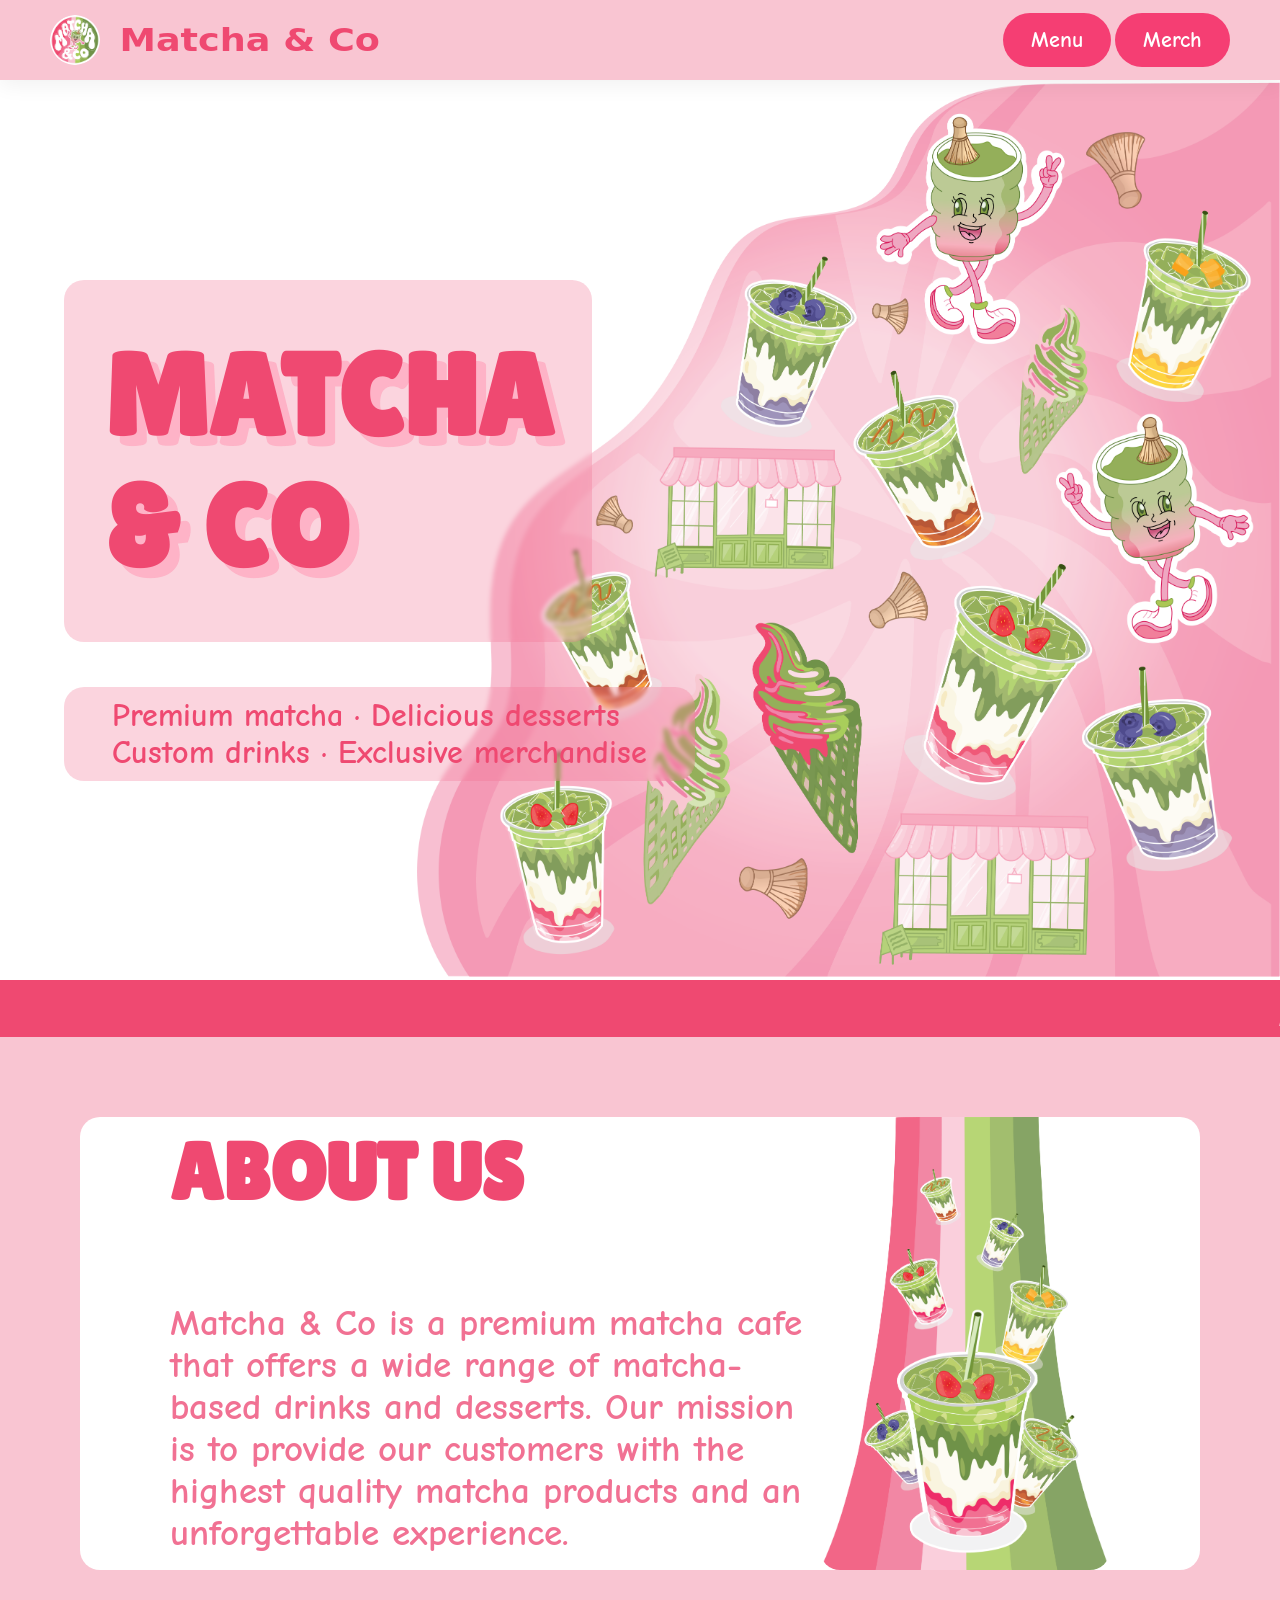
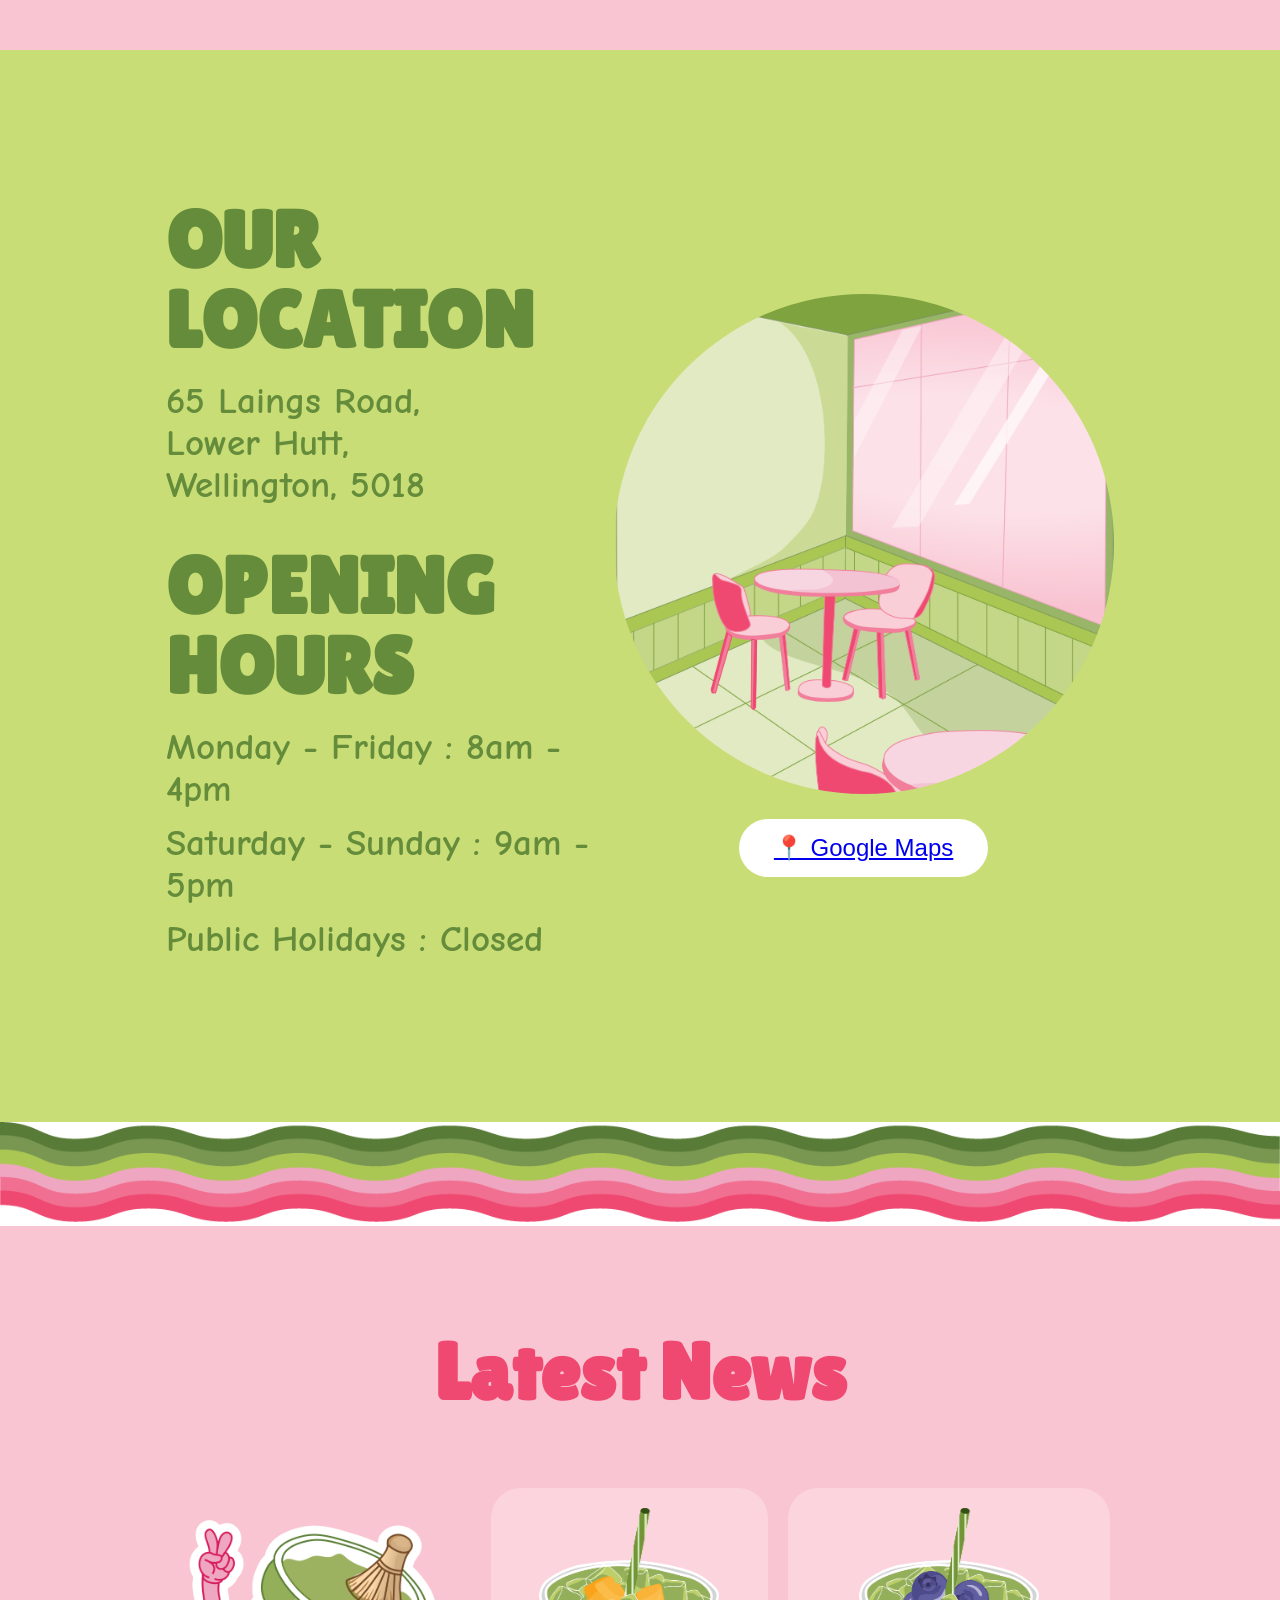
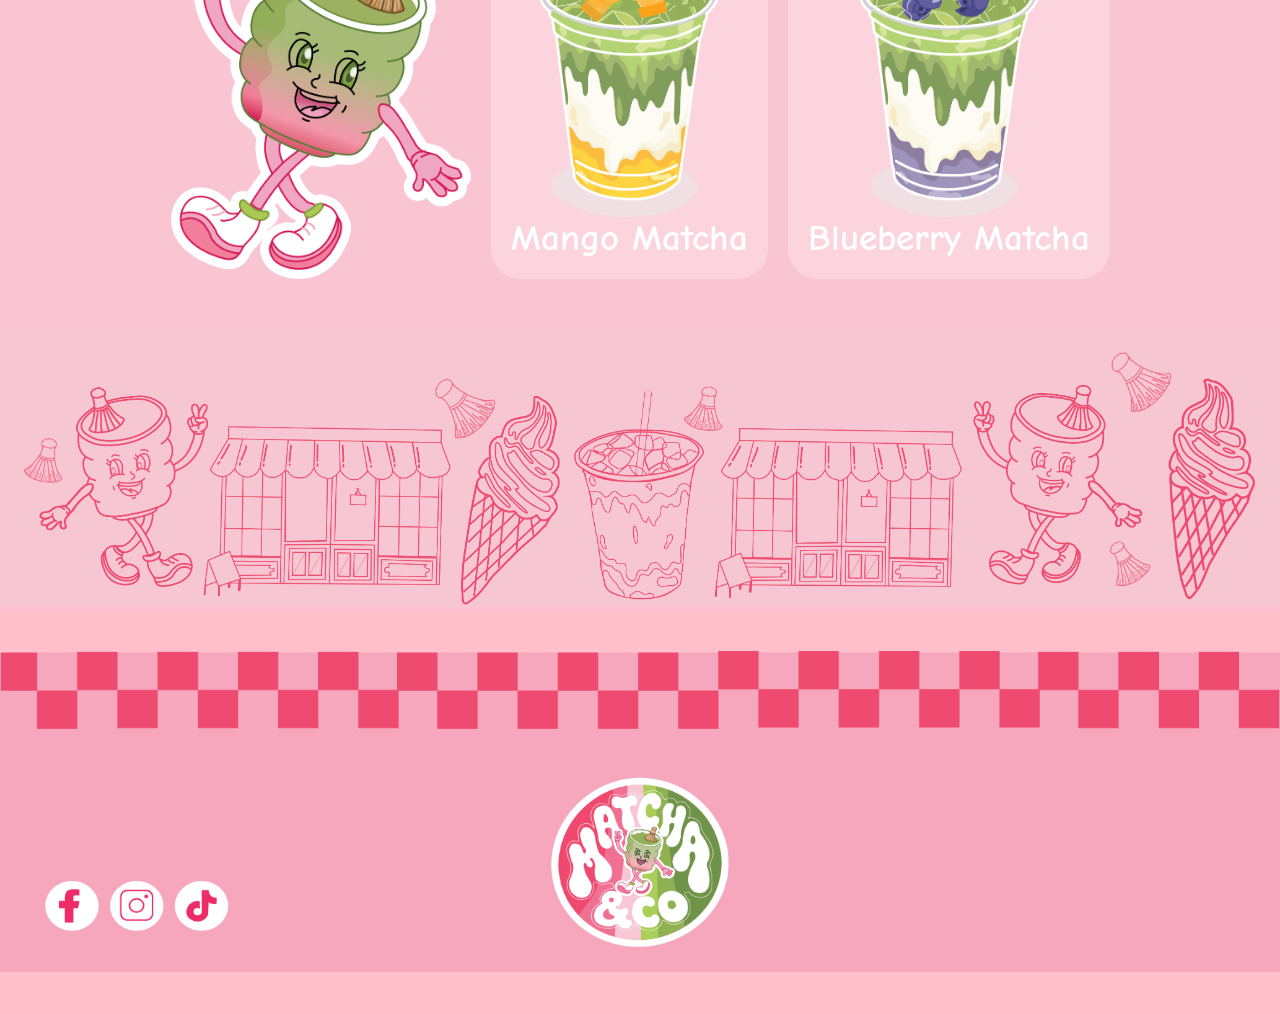
==== commit f90d4605: "added and changed fonts consistently" ====
--- a/index.html
+++ b/index.html
@@ -6,9 +6,9 @@
   <meta charset="UTF-8">
   <meta name="viewport" content="width=device-width, initial-scale=1.0">
   <title>Matcha & Co</title>
-    <!-- Google Font -->
-    <link href="https://fonts.googleapis.com/css2?family=Baloo+2:wght@400;600;700;800&family=Poppins:wght@300;400;500;600&display=swap" rel="stylesheet">
-</head>
+    <link rel="preconnect" href="https://fonts.googleapis.com">
+<link rel="preconnect" href="https://fonts.gstatic.com" crossorigin>
+<link href="https://fonts.googleapis.com/css2?family=Chewy&family=Coiny&family=Comic+Neue:ital,wght@0,300;0,400;0,700;1,300;1,400;1,700&family=Lilita+One&family=Sniglet:wght@400;800&display=swap" rel="stylesheet"></head>
 
 <body>
 
@@ -18,7 +18,7 @@
         <div class="logo">
             <img src="img/logo.png" alt="Matcha Logo">
         </div>
-        <a href="index.html"><h2>Matcha & Co</h2></a>
+        <a href="index.html"><h3>Matcha & Co</h3></a>
     </div>
 
     <div class="nav-links">
@@ -31,14 +31,16 @@
    <!-- Hero Section --> 
 <section id="heroImg">
     <div class="heroImg">
-
+        <div class="herotextcontainer">
             <div class="heroImgh1">
-                <h1>Matcha & Co</h1>
+                <h1>MATCHA<br>& CO</h1>
             </div>
 
             <div class="heroImgp">
-                <p>Come get a sip of Matcha!!!</p>
+                <p>Premium matcha · Delicious desserts<br>
+                    Custom drinks · Exclusive merchandise</p>
             </div>
+        </div>
     </div>
 </section>
 
--- a/stylesheet.css
+++ b/stylesheet.css
@@ -4,257 +4,427 @@
     font-family: "Poppins", sans-serif;
 }
 
-*{
-    margin:0;
-    padding:0;
-    box-sizing:border-box;
-}
-
-/* Nav Bar */
-
-nav{
-    display:flex;
-    justify-content:space-between;
-    align-items:center;
-    padding:15px 50px;
+* {
+    margin: 0;
+    padding: 0;
+    box-sizing: border-box;
+}
+
+.lilita-one-regular {
+  font-family: "Lilita One", sans-serif;
+  font-weight: 400;
+  font-style: normal;
+}
+
+.coiny-regular {
+  font-family: "Coiny", system-ui;
+  font-weight: 400;
+  font-style: normal;
+}
+
+.chewy-regular {
+  font-family: "Chewy", system-ui;
+  font-weight: 400;
+  font-style: normal;
+}
+
+.sniglet-regular {
+  font-family: "Sniglet", system-ui;
+  font-weight: 400;
+  font-style: normal;
+}
+
+.sniglet-extrabold {
+  font-family: "Sniglet", system-ui;
+  font-weight: 800;
+  font-style: normal;
+}
+
+.comic-neue-light {
+  font-family: "Comic Neue", cursive;
+  font-weight: 300;
+  font-style: normal;
+}
+
+.comic-neue-regular {
+  font-family: "Comic Neue", cursive;
+  font-weight: 400;
+  font-style: normal;
+}
+
+.comic-neue-bold {
+  font-family: "Comic Neue", cursive;
+  font-weight: 700;
+  font-style: normal;
+}
+
+.comic-neue-light-italic {
+  font-family: "Comic Neue", cursive;
+  font-weight: 300;
+  font-style: italic;
+}
+
+.comic-neue-regular-italic {
+  font-family: "Comic Neue", cursive;
+  font-weight: 400;
+  font-style: italic;
+}
+
+.comic-neue-bold-italic {
+  font-family: "Comic Neue", cursive;
+  font-weight: 700;
+  font-style: italic;
+}
+
+
+
+/* NAV BAR */
+
+nav {
+    display: flex;
+    justify-content: space-between;
+    align-items: center;
+    padding: 15px 50px;
     background-color: #F9C5D2;
-    position:sticky;
-    top:0;
-    z-index:1000;
-    box-shadow:0 5px 20px rgba(0,0,0,.06);
-}
+    position: sticky;
+    top: 0;
+    z-index: 1000;
+    box-shadow: 0 5px 20px rgba(0,0,0,.06);
+}
+
 
 /* Logo */
 
-.logo{
-    display:flex;
-    align-items:center;
+.logo {
+    display: flex;
+    align-items: center;
     gap: 12px;
 }
 
-.logo img{
-    width:50px;
-    height:50px;
-    object-fit:cover;
-    border-radius:50%;
-}
-
-.logo h2{
-    color:#ffffff;
-    font-size:1.8rem;
-}
+.logo img {
+    width: 50px;
+    height: 50px;
+    object-fit: cover;
+    border-radius: 50%;
+}
+
+.logo h2 {
+    color: #ffffff;
+    font-size: 1.8rem;
+}
+
 
 /* Navigation */
 
-.nav-left{
-    display:flex;
-    align-items: center;
-    gap:15px;
-}
-
-.nav-left a{
-    text-decoration:none;
-    color:#EF4971;
-    font-weight:600;
-    transition:.3s;
-    position:relative;
-}
+.nav-left {
+    display: flex;
+    align-items: center;
+    gap: 15px;
+}
+
+.nav-left a {
+    text-decoration: none;
+    color: #EF4971;
+    transition: .3s;
+    position: relative;
+    font-family: "chewy", system-ui;
+    font-weight: 400;
+    font-style: normal;
+    font-size: 1.7rem;
+    display: inline-block;
+    transform: scaleX(1.15);
+    padding-left: 20px;
+}
+
 
 /* Underline animation */
 
-.nav-left a::after{
-    content:"";
-    position:absolute;
-    left:0;
-    bottom:-8px;
-    width:0%;
-    height:3px;
-    background:#6F9248;
-    border-radius:10px;
-    transition:.3s;
-}
-
-.nav-left a:hover{
-    color:#6F9248;
-}
-
-.nav-left a:hover::after{
-    width:100%;
-}
-
-/* Button */
-
-.nav-btn{
-    text-decoration:none;
-    background:#F53E73;
-    color:white;
-    padding:14px 28px;
-    border-radius:50px;
-    font-weight:600;
-    transition:.3s;
-}
-
-.nav-btn:hover{
-    transform:translateY(-3px);
-    background:#E43167;
-    box-shadow:0 12px 20px rgba(245,62,115,.35);
-}
-
-    /* Hero Section */
+.nav-left a::after {
+    content: "";
+    position: absolute;
+    left: 0;
+    bottom: -8px;
+    width: 0%;
+    height: 3px;
+    background: #6F9248;
+    border-radius: 10px;
+    transition: .3s;
+}
+
+.nav-left a:hover {
+    color: #6F9248;
+}
+
+.nav-left a:hover::after {
+    width: 100%;
+}
+
+
+/* Navigation buttons */
+
+.nav-btn {
+    text-decoration: none;
+    background: #F53E73;
+    color: white;
+    padding: 14px 28px;
+    border-radius: 50px;
+    font-weight: 700;
+    transition: .3s;
+    font-family: "Comic Neue";
+    font-size: 1.4rem;
+}
+
+.nav-btn:hover {
+    transform: translateY(-3px);
+    background: #E43167;
+    box-shadow: 0 12px 20px rgba(245,62,115,.35);
+}
+
+
+/* HERO SECTION */
+
 .heroImg {
     background-image: url("img/home.png");
-    background-size: cover;
+    background-size: contain;
     background-repeat: no-repeat;
     background-position: right center;
     width: 100%;
-    height: 100vh;
+    min-height: 100vh;
     display: flex;
     flex-direction: column;
     justify-content: center;
-    align-items: center;
+    align-items: flex-start;
     text-align: center;
-    color: rgb(255, 255, 255);
-}
-
-/* big title */
+    box-sizing: border-box;
+}
+
+.herotextcontainer {
+    position: relative;
+    z-index: 2;
+    width: 50%;
+    display: flex;
+    flex-direction: column;
+    align-items: flex-start;
+    margin-left: 5%;
+}
+
+/* Big title */
+
 .heroImgh1 {
-    font-size: 2.5rem;
+    font-size: 4.8rem;
     margin: 0;
-    /* Add the blur effect */
-    background-color: rgb(255, 255, 255); /* Fallback color */
-    background-color: rgba(68, 93, 33, 0.785); /* Black w/opacity/see-through */
+    background-color: rgba(241, 113, 147, 0.301);
     -webkit-backdrop-filter: blur(2px);
     backdrop-filter: blur(2px);
-    padding: 5px 40px;
-}
-
-/* sub heading */
+    padding: 50px 40px;
+    border-radius: 20px;
+    color: #EF4971;
+    font-family: "Lilita One";
+    text-align: left;
+    box-sizing: border-box;
+}
+
+.heroImgh1 h1 {
+    margin: 0;
+    text-shadow: 10px 10px 0px #ff9eb89d;
+}
+
+/* Sub heading */
+
 .heroImgp {
-    font-size: 1.21rem;
-    max-width: 800px;
-    margin-top: 1rem; /*gap between both boxes*/
-    /* Add the blur effect */
-    background-color: rgb(255, 255, 255); /* Fallback color */
-    background-color: rgba(225, 77, 104, 0.701); /* Black w/opacity/see-through */
+    font-size: 2rem;
+    max-width: 700px;
+    margin-top: 45px;
+    background-color: rgba(241, 113, 147, 0.301);
     -webkit-backdrop-filter: blur(2px);
     backdrop-filter: blur(2px);
     padding: 10px 48px;
-}
-
-/* Acts as the window viewport */
+    color: #EF4971;
+    border-radius: 20px;
+    font-family: "Comic Neue";
+    font-weight: 700;
+    text-align: left;
+    box-sizing: border-box;
+}
+
+/* TICKER */
+
 .ticker-container {
-  width: 100%;
-  overflow: hidden;          /* Hides text outside the box */
-  white-space: nowrap;      /* Keeps text on a single line */
-  background-color: #EF4971;
-padding: 10px 0; 
-}
-
-/* The element that actually moves */
+    width: 100%;
+    overflow: hidden;
+    white-space: nowrap;
+    background-color: #EF4971;
+    padding: 10px 0;
+}
+
 .ticker-text {
-  color: #ffd4de;
-  font-weight: bold;
-  font-style: italic;
-  font-size: 2rem;
-  display: inline-block;
-  padding-left: 100%;       /* Starts the text completely off-screen to the right */
-  animation: marquee 15s linear infinite;
-}
-
-/* Controls the speed and behavior (Equivalent to scrollamount) */
+    color: #ffd4de;
+    font-weight: bold;
+    font-style: italic;
+    font-size: 2rem;
+    display: inline-block;
+    padding-left: 100%;
+    animation: marquee 15s linear infinite;
+}
+
 @keyframes marquee {
-  0% {
-    transform: translate3d(0, 0, 0);
-  }
-  100% {
-    transform: translate3d(-100%, 0, 0); /* Moves text fully off-screen to the left */
-  }
-}
-
-/* Location and Hours */
+
+    0% {
+        transform: translate3d(0, 0, 0);
+    }
+
+    100% {
+        transform: translate3d(-100%, 0, 0);
+    }
+
+}
+
+
+/* ABOUT SECTION */
+
+.about-background {
+    background-color: #F9C5D2;
+    padding: 80px;
+    justify-content: center;
+    align-items: center;
+}
+
+.about {
+    display: flex;
+    justify-content: space-between;
+    align-items: center;
+    padding-left: 8%;
+    padding-right: 8%;
+    background-color: #ffffff;
+    border-radius: 20px;
+    max-width: 1800px;
+    margin: auto;
+}
+
+.about h2 {
+    color: #EF4971;
+    font-size: 5rem;
+    line-height: 1;
+    margin-bottom: 90px;
+    font-weight: bold;
+    font-family: "Lilita One";
+}
+
+.about p {
+    color: #F17193;
+    font-size: 2.3rem;
+    max-width: 650px;
+    font-family: "Comic Neue";
+    font-weight: 700;
+}
+
+.about-image {
+    flex: 1;
+    display: flex;
+    justify-content: center;
+}
+
+.about-image img {
+    width: 100%;
+    max-width: 500px;
+    object-fit: cover;
+    border-radius: 20px;
+}
+
+
+/* LOCATION AND HOURS */
 
 .location {
     display: flex;
     justify-content: space-between;
     align-items: center;
     gap: 20px;
-    padding: 100px 13%;
+    padding: 150px 13%;
     background: #C9DD77;
 }
 
-.location h2{
-    color:#648C3A;
-    font-size:4.5rem;
-    line-height:1;
-    margin-bottom:20px;
-}
-
-.address{
-    margin-bottom:40px;
-    color:#648C3A;
-    font-size:1.5rem;
-    font-weight: 600;
-}
-
-.hours p{
-    margin-bottom:12px;
-    color:#648C3A;
-    font-size:1.5rem;
-    font-weight: 600;
-}
-
-.map-section{
-    display:flex;
-    flex-direction:column;
-    align-items:center;
-    gap:25px;
-}
-
-.map-placeholder{
-    width:500px;
-    height:500px;
-    border-radius:50%;
-    display:flex;
-    justify-content:center;
-    align-items:center;
-    font-size:3rem;
-    color:#888;
+.location h2 {
+    color: #648C3A;
+    font-size: 5rem;
+    line-height: 1;
+    margin-bottom: 20px;
+    font-family: "Lilita One";
+}
+
+.address {
+    margin-bottom: 40px;
+    color: #648C3A;
+    font-size: 2.3rem;
+    font-family: "Comic Neue";
+    font-weight: 700;
+}
+
+.hours p {
+    margin-bottom: 12px;
+    color: #648C3A;
+    font-size: 2.3rem;
+    font-family: "Comic Neue";
+    font-weight: 700;
+}
+
+.map-section {
+    display: flex;
+    flex-direction: column;
+    align-items: center;
+    gap: 25px;
+}
+
+.map-placeholder {
+    width: 500px;
+    height: 500px;
+    border-radius: 50%;
+    display: flex;
+    justify-content: center;
+    align-items: center;
+    font-size: 3rem;
+    color: #888;
     background-image: url("img/room.png");
     background-repeat: no-repeat;
     background-size: cover;
     background-position: center;
 }
 
-.map-btn{
-    border:none;
-    background:white;
-    padding:15px 35px;
-    border-radius:40px;
-    cursor:pointer;
-    font-size:1.5rem;
-    transition:.3s;
-}
-
-.map-btn:hover{
-    transform:translateY(-9px);
-}
+.map-btn {
+    border: none;
+    background: white;
+    padding: 15px 35px;
+    border-radius: 40px;
+    cursor: pointer;
+    font-size: 1.5rem;
+    transition: .3s;
+}
+
+.map-btn:hover {
+    transform: translateY(-9px);
+}
+
+
+/* DIVIDER */
 
 .divider-image {
-    width:100%;
-    height:100px;
-}
-
-/* Latest News*/
-.news{
-    background-color:#F9C5D2;
-}
-
-.news h1{
-    text-align:center;
-    color:#EF4971;
-    font-size:4.5rem;
-    margin-bottom:70px;
-    padding-top:100px;
+    width: 100%;
+    height: 100px;
+}
+
+
+/* LATEST NEWS */
+
+.news {
+    background-color: #F9C5D2;
+}
+
+.news h1 {
+    text-align: center;
+    color: #EF4971;
+    font-size: 5rem;
+    margin-bottom: 70px;
+    padding-top: 100px;
+    font-family: "Lilita One";
 }
 
 .news-top {
@@ -280,51 +450,57 @@
     object-fit: contain;
 }
 
-.drink-card{
-    display:flex;
-    flex-direction:column;
-    justify-content:center;
-    text-align:left;
+.drink-card {
+    display: flex;
+    flex-direction: column;
+    justify-content: center;
+    text-align: left;
     background-color: #fff0f455;
     border-radius: 30px;
     padding: 2%;
-    justify-content:center;
-    align-items: center;
-} 
-
-.drink-card img{
-    width:180px;
-    height:auto;
-    display:flex;
-    justify-content:center;
-    align-items:center;
-} 
+    align-items: center;
+}
+
+.drink-card img {
+    width: 180px;
+    height: auto;
+    display: flex;
+    justify-content: center;
+    align-items: center;
+}
 
 .drink-card h3 {
     color: #ffffff;
-    font-size: 1.8rem;
-    justify-content:center;
-    align-items:center;
-    font-weight: 900;
-}
+    font-size: 2.3rem;
+    justify-content: center;
+    align-items: center;
+    font-weight: 700;
+    font-family: "Comic Neue";
+}
+
+
+/* COLLAGE  */
 
 .collage-img {
-    display:flex;
-    justify-content:center;
-    align-items:center;
-    width:1800px;
-    height:200px;
+    display: flex;
+    justify-content: center;
+    align-items: center;
+    width: 1800px;
+    max-width: 100%;
+    height: 200px;
     background-repeat: no-repeat;
     background-size: cover;
     background-position: center;
 }
 
+
+/* FOOTER */
+
 .footer {
-    width:100%;
-    object-fit:shrink down;
-}
-
-/* Footer Section */
+    width: 100%;
+    object-fit: shrink down;
+}
+
 .footer {
     background-image: url("img/footer.png");
     background-size: 100%;
@@ -341,54 +517,453 @@
     background-color: pink;
 }
 
-/* about section */
-
-.about-background {
-    background-color: #F9C5D2;
-    padding: 80px;
-    justify-content: center;
-    align-items: center;
-}
-
-.about {
-    display: flex;
-    justify-content: space-between;
-    align-items: center;
-    padding-left: 8%;
-    padding-right: 8%;
-    background-color: #ffffff;
-    border-radius: 20px;
-    max-width: 1800px;
-}
-
-.about h2{
-    color:#ff325e;
-    font-size:4.5rem;
-    line-height:1;
-    margin-bottom:90px;
-    font-weight: bold;
-}
-
-.about p {
-    color: #ff325e;
-    font-size: 1.7rem;
-    line-height: 1.6;
-    max-width: 650px;
-}
-
-.about-image {
-    flex: 1;
-    display: flex;
-    justify-content: center;
-}
-
-.about-image img {
-    width: 100%;
-    max-width: 500px;
-    object-fit: cover;
-    border-radius: 20px;
-}
-
-
-
-
+
+/* RESPONSIVE DESIGN TABLET */
+
+@media screen and (max-width: 900px) {
+
+
+    /* Navigation */
+
+    nav {
+        padding: 15px 30px;
+    }
+
+    .nav-left {
+        gap: 10px;
+    }
+
+    .nav-left h2 {
+        font-size: 1.5rem;
+    }
+
+    .nav-btn {
+        padding: 12px 20px;
+    }
+
+
+    .heroImg {
+        background-size: 60%;
+        background-position: right center;
+    }
+
+    .herotextcontainer {
+        width: 55%;
+        margin-left: 4%;
+    }
+
+    .heroImgh1 {
+        font-size: 3.5rem;
+        padding: 35px 30px;
+    }
+
+    .heroImgh1 h1 {
+        text-shadow: 7px 7px 0px #ff9eb8;
+    }
+
+    .heroImgp {
+        font-size: 1.4rem;
+        padding: 10px 30px;
+        margin-top: 30px;
+    }
+
+
+    /* Ticker */
+
+    .ticker-text {
+        font-size: 1.5rem;
+    }
+
+
+    /* About */
+
+    .about-background {
+        padding: 50px;
+    }
+
+    .about {
+        padding: 40px;
+        gap: 30px;
+    }
+
+    .about h2 {
+        font-size: 3.5rem;
+        margin-bottom: 40px;
+    }
+
+    .about p {
+        font-size: 1.3rem;
+    }
+
+    .about-image img {
+        max-width: 400px;
+    }
+
+
+    /* Location */
+
+    .location {
+        padding: 70px 8%;
+    }
+
+    .location h2 {
+        font-size: 3.5rem;
+    }
+
+    .address,
+    .hours p {
+        font-size: 1.2rem;
+    }
+
+    .map-placeholder {
+        width: 380px;
+        height: 380px;
+    }
+
+
+    /* News */
+
+    .news h1 {
+        font-size: 3.5rem;
+        margin-bottom: 50px;
+    }
+
+    .news-top {
+        max-width: 90%;
+    }
+
+    .drink-card img {
+        width: 150px;
+    }
+
+    .drink-card h3 {
+        font-size: 1.5rem;
+    }
+
+
+    /* Footer */
+
+    .footer {
+        height: 35vh;
+        background-size: cover;
+    }
+
+}
+
+
+/* RESPONSIVE DESIGN MOBILE */
+
+@media screen and (max-width: 600px) {
+
+
+    /* NAVIGATION */
+
+    nav {
+        padding: 10px 15px;
+    }
+
+    .logo img {
+        width: 40px;
+        height: 40px;
+    }
+
+    .nav-left {
+        gap: 8px;
+    }
+
+    .nav-left h2 {
+        font-size: 1.1rem;
+    }
+
+    .nav-links {
+        display: flex;
+        gap: 6px;
+    }
+
+    .nav-btn {
+        padding: 9px 14px;
+        font-size: 0.85rem;
+    }
+
+
+    .heroImg {
+        min-height: 100vh;
+        background-size: 100%;
+        background-position: center bottom;
+        justify-content: flex-start;
+        padding-top: 100px;
+    }
+
+    .herotextcontainer {
+        width: 90%;
+        margin-left: 5%;
+        align-items: center;
+    }
+
+    .heroImgh1 {
+        width: 100%;
+        font-size: 2.8rem;
+        padding: 25px 20px;
+        text-align: center;
+        border-radius: 15px;
+    }
+
+    .heroImgh1 h1 {
+        text-shadow: 5px 5px 0px #ff9eb8;
+    }
+
+    .heroImgp {
+        width: 90%;
+        font-size: 1.2rem;
+        padding: 10px 20px;
+        margin-top: 20px;
+        text-align: center;
+    }
+
+    /* TICKER */
+
+    .ticker-container {
+        padding: 7px 0;
+    }
+
+    .ticker-text {
+        font-size: 1.1rem;
+    }
+
+
+    /* ABOUT */
+
+    .about-background {
+        padding: 30px 15px;
+    }
+
+    .about {
+        flex-direction: column;
+        padding: 30px 20px;
+        gap: 30px;
+        text-align: center;
+    }
+
+    .about h2 {
+        font-size: 2.8rem;
+        margin-bottom: 25px;
+    }
+
+    .about p {
+        font-size: 1rem;
+        line-height: 1.6;
+    }
+
+    .about-image {
+        width: 100%;
+    }
+
+    .about-image img {
+        width: 100%;
+        max-width: 350px;
+    }
+
+
+    /* LOCATION */
+
+    .location {
+        flex-direction: column;
+        padding: 60px 20px;
+        text-align: center;
+        gap: 50px;
+    }
+
+    .location h2 {
+        font-size: 3rem;
+    }
+
+    .address {
+        font-size: 1.1rem;
+        margin-bottom: 35px;
+    }
+
+    .hours p {
+        font-size: 1rem;
+        margin-bottom: 10px;
+    }
+
+    .map-section {
+        width: 100%;
+    }
+
+    .map-placeholder {
+        width: min(350px, 85vw);
+        height: min(350px, 85vw);
+    }
+
+    .map-btn {
+        font-size: 1.1rem;
+        padding: 12px 25px;
+    }
+
+
+    /* DIVIDER */
+
+    .divider-image {
+        height: 60px;
+        object-fit: cover;
+    }
+
+
+    /* LATEST NEWS */
+
+    .news h1 {
+        font-size: 2.8rem;
+        padding-top: 60px;
+        margin-bottom: 35px;
+    }
+
+    .news-top {
+        flex-direction: column;
+        align-items: center;
+        gap: 25px;
+        width: 90%;
+        margin: 30px auto 40px;
+    }
+
+    .mascot-placeholder {
+        width: 60%;
+    }
+
+    .mascot-placeholder img {
+        max-width: 250px;
+    }
+
+    .drink-card {
+        width: 80%;
+        padding: 15px;
+    }
+
+    .drink-card img {
+        width: 150px;
+    }
+
+    .drink-card h3 {
+        font-size: 1.3rem;
+    }
+
+
+    /* COLLAGE */
+
+    .collage-img {
+        width: 100%;
+        height: 120px;
+    }
+
+
+    /* FOOTER */
+
+    .footer {
+        height: 30vh;
+        min-height: 200px;
+        background-size: cover;
+        background-position: center;
+    }
+
+}
+
+
+/* VERY SMALL PHONES */
+
+@media screen and (max-width: 400px) {
+
+
+    /* Navigation */
+
+    nav {
+        padding: 8px 10px;
+    }
+
+    .logo img {
+        width: 35px;
+        height: 35px;
+    }
+
+    .nav-left h2 {
+        font-size: 0.95rem;
+    }
+
+    .nav-btn {
+        padding: 8px 10px;
+        font-size: 0.75rem;
+    }
+
+
+    .heroImg {
+        background-size: 110%;
+    }
+
+    .heroImgh1 {
+        font-size: 2.3rem;
+        padding: 20px 15px;
+    }
+
+    .heroImgp {
+        font-size: 1rem;
+    }
+
+
+    /* About */
+
+    .about-background {
+        padding: 20px 10px;
+    }
+
+    .about {
+        padding: 25px 15px;
+    }
+
+    .about h2 {
+        font-size: 2.3rem;
+    }
+
+    .about p {
+        font-size: 0.9rem;
+    }
+
+
+    /* Location */
+
+    .location {
+        padding: 50px 15px;
+    }
+
+    .location h2 {
+        font-size: 2.5rem;
+    }
+
+    .address,
+    .hours p {
+        font-size: 0.9rem;
+    }
+
+    .map-placeholder {
+        width: 80vw;
+        height: 80vw;
+    }
+
+
+    /* News */
+
+    .news h1 {
+        font-size: 2.3rem;
+    }
+
+    .mascot-placeholder {
+        width: 70%;
+    }
+
+    .drink-card {
+        width: 90%;
+    }
+
+}
+
+
+
+
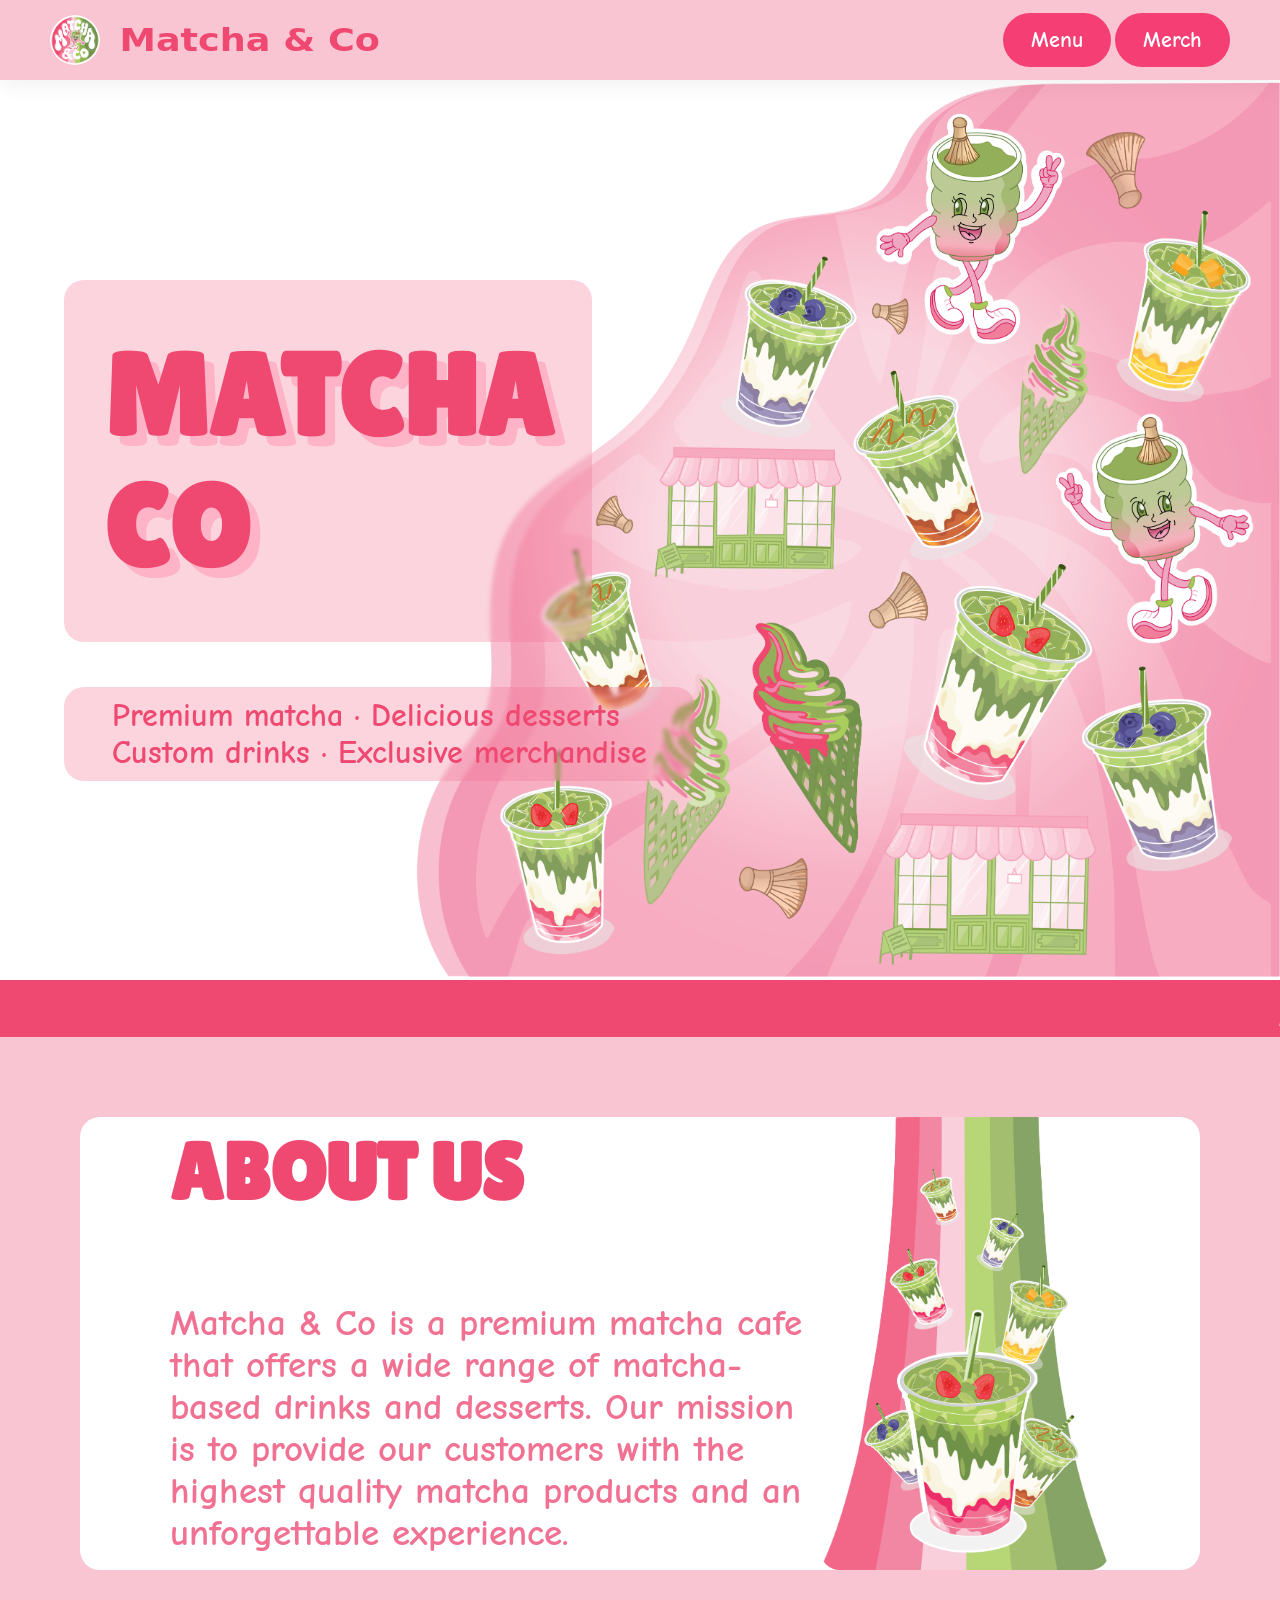
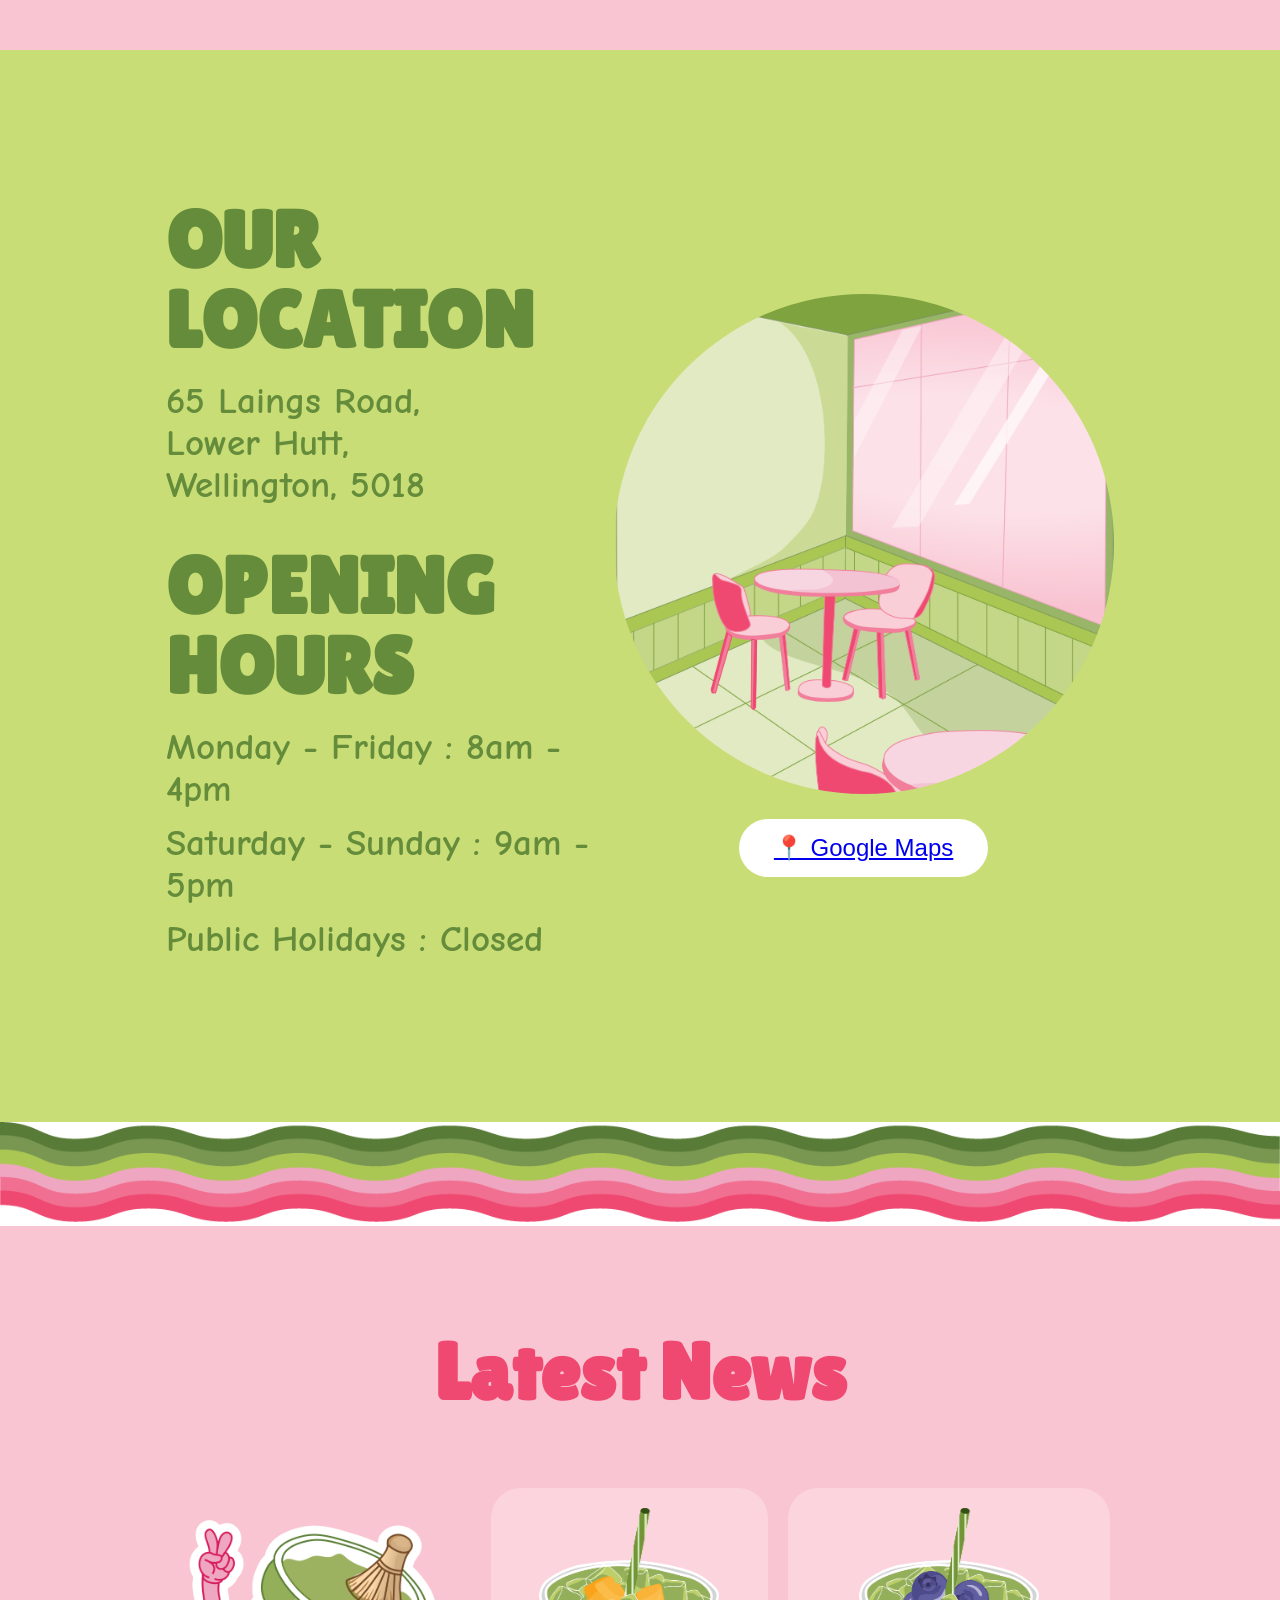
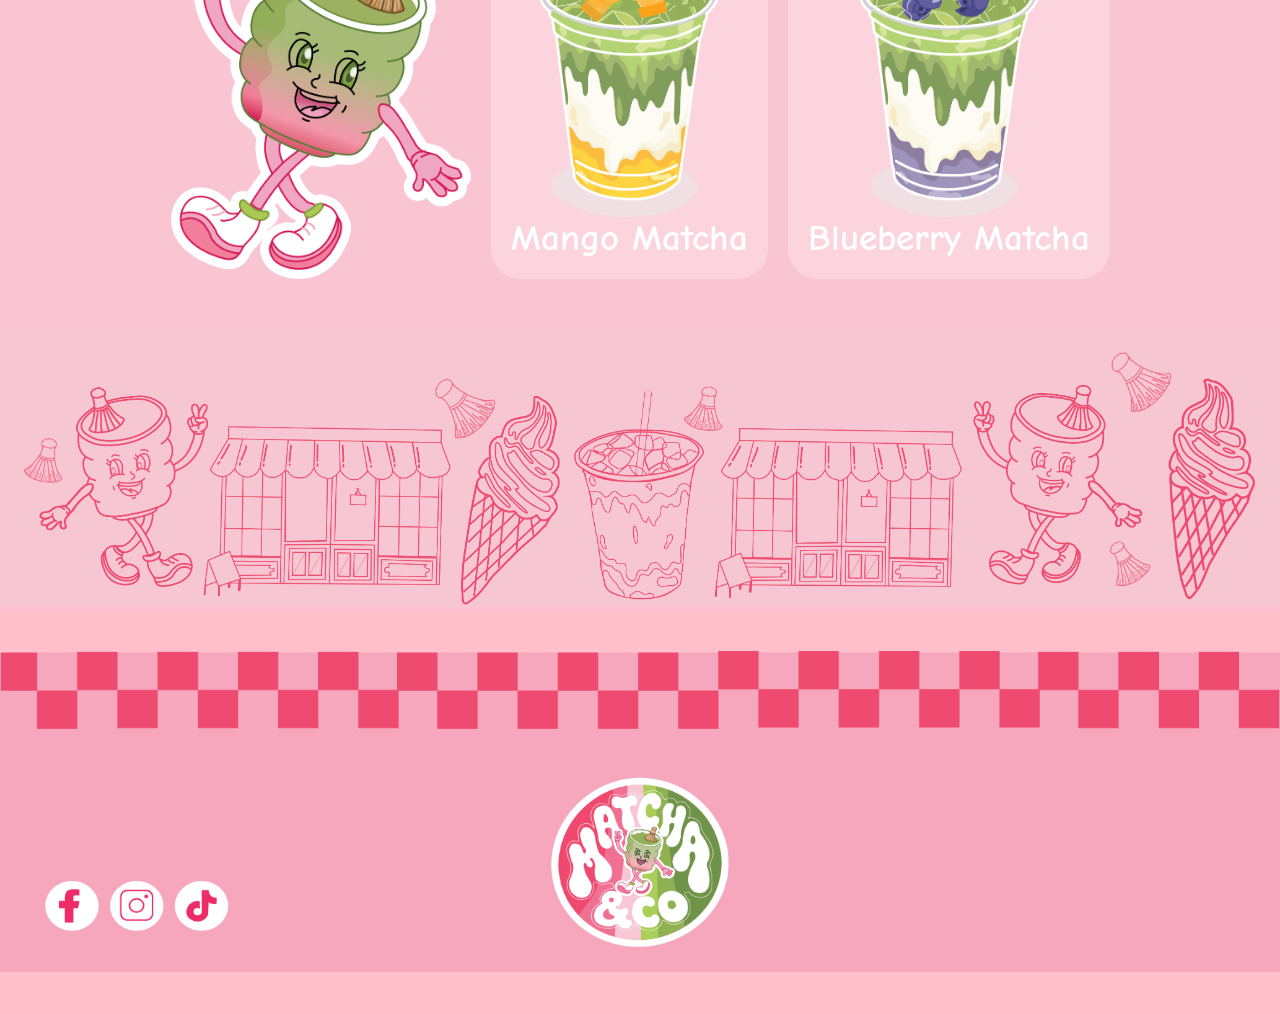
==== commit 4d83890f: "added interaction to latest products, slowed the text banner, and fixed font sizing in menu/merch. d" ====
--- a/index.html
+++ b/index.html
@@ -33,7 +33,7 @@
     <div class="heroImg">
         <div class="herotextcontainer">
             <div class="heroImgh1">
-                <h1>MATCHA<br>& CO</h1>
+                <h1>MATCHA<br>CO</h1>
             </div>
 
             <div class="heroImgp">
@@ -45,10 +45,10 @@
 </section>
 
 <div class="ticker-container">
-  <div class="ticker-text">premium matcha · delicious desserts 
-custom drinks · exclusive merchandise · premium matcha · delicious desserts 
-custom drinks · exclusive merchandise ·premium matcha · delicious desserts 
-custom drinks · exclusive merchandise · premium matcha · delicious desserts 
+  <div class="ticker-text">premium matcha · delicious desserts ·
+custom drinks · exclusive merchandise · premium matcha · delicious desserts ·
+custom drinks · exclusive merchandise · premium matcha · delicious desserts ·
+custom drinks · exclusive merchandise · premium matcha · delicious desserts ·
 custom drinks · exclusive merchandise</div>
 </div>
 
@@ -139,25 +139,7 @@
 <!-- Footer -->
 
 <footer>
- <div class="footer">
-     <!-- <img src="img/footer.png" alt="Divider"
-    srcset="img/footer.png 16500w" > -->
-
-          <!--  <div class="footer-img1">
-                <h1>Matcha & Co</h1>
-            </div>
-
-            <div class="footer-imgp">
-                <p>Come get a sip of Matcha!!!</p>
-            </div>
-    </div>
-
-     <div class="footer-info">
-        <p>Follow us!!</p>
-        <p>Matcha & Co</p>
-        <p>matchaco@gmail.com</p>
-    </div> -->
-    </div>
+ <div class="footer"></div>
 </footer>
 
 
--- a/stylesheet.css
+++ b/stylesheet.css
@@ -9,74 +9,6 @@
     padding: 0;
     box-sizing: border-box;
 }
-
-.lilita-one-regular {
-  font-family: "Lilita One", sans-serif;
-  font-weight: 400;
-  font-style: normal;
-}
-
-.coiny-regular {
-  font-family: "Coiny", system-ui;
-  font-weight: 400;
-  font-style: normal;
-}
-
-.chewy-regular {
-  font-family: "Chewy", system-ui;
-  font-weight: 400;
-  font-style: normal;
-}
-
-.sniglet-regular {
-  font-family: "Sniglet", system-ui;
-  font-weight: 400;
-  font-style: normal;
-}
-
-.sniglet-extrabold {
-  font-family: "Sniglet", system-ui;
-  font-weight: 800;
-  font-style: normal;
-}
-
-.comic-neue-light {
-  font-family: "Comic Neue", cursive;
-  font-weight: 300;
-  font-style: normal;
-}
-
-.comic-neue-regular {
-  font-family: "Comic Neue", cursive;
-  font-weight: 400;
-  font-style: normal;
-}
-
-.comic-neue-bold {
-  font-family: "Comic Neue", cursive;
-  font-weight: 700;
-  font-style: normal;
-}
-
-.comic-neue-light-italic {
-  font-family: "Comic Neue", cursive;
-  font-weight: 300;
-  font-style: italic;
-}
-
-.comic-neue-regular-italic {
-  font-family: "Comic Neue", cursive;
-  font-weight: 400;
-  font-style: italic;
-}
-
-.comic-neue-bold-italic {
-  font-family: "Comic Neue", cursive;
-  font-weight: 700;
-  font-style: italic;
-}
-
-
 
 /* NAV BAR */
 
@@ -264,7 +196,7 @@
     font-size: 2rem;
     display: inline-block;
     padding-left: 100%;
-    animation: marquee 15s linear infinite;
+    animation: marquee 25s linear infinite;
 }
 
 @keyframes marquee {
@@ -459,6 +391,12 @@
     border-radius: 30px;
     padding: 2%;
     align-items: center;
+    cursor: pointer;
+    transition: .3s;
+}
+
+.drink-card:hover {
+    transform: translateY(-9px);
 }
 
 .drink-card img {
@@ -485,9 +423,7 @@
     display: flex;
     justify-content: center;
     align-items: center;
-    width: 1800px;
     max-width: 100%;
-    height: 200px;
     background-repeat: no-repeat;
     background-size: cover;
     background-position: center;
@@ -517,86 +453,88 @@
     background-color: pink;
 }
 
-
-/* RESPONSIVE DESIGN TABLET */
-
 @media screen and (max-width: 900px) {
 
-
-    /* Navigation */
-
     nav {
-        padding: 15px 30px;
+        padding: 10px 15px;
     }
 
     .nav-left {
-        gap: 10px;
+        gap: 8px;
+    }
+
+    .logo img {
+        width: 42px;
+        height: 42px;
     }
 
     .nav-left h2 {
-        font-size: 1.5rem;
+        font-size: 1.3rem;
+    }
+
+    .nav-links {
+        gap: 8px;
     }
 
     .nav-btn {
-        padding: 12px 20px;
-    }
-
+        padding: 8px 15px;
+        font-size: 0.9rem;
+    }
 
     .heroImg {
-        background-size: 60%;
-        background-position: right center;
+        min-height: 75vh;
+        padding: 20px;
+        background-position: center;
+        background-size: cover;
+        justify-content: center;
     }
 
     .herotextcontainer {
-        width: 55%;
-        margin-left: 4%;
+        width: 60%;
+        align-items: left;
     }
 
     .heroImgh1 {
-        font-size: 3.5rem;
-        padding: 35px 30px;
+        width: 80%;
+        text-align: center;
+        border-radius: 15px;
     }
 
     .heroImgh1 h1 {
+        font-size: 4rem;
+        line-height: 0.9;
         text-shadow: 7px 7px 0px #ff9eb8;
     }
 
     .heroImgp {
-        font-size: 1.4rem;
-        padding: 10px 30px;
-        margin-top: 30px;
-    }
-
-
-    /* Ticker */
+        width: 64%;
+        font-size: 0.8rem;
+        margin-top: 20px;
+        border-radius: 15px;
+    }
 
     .ticker-text {
-        font-size: 1.5rem;
-    }
-
-
-    /* About */
-
-    .about-background {
-        padding: 50px;
+        font-size: 1.2rem;
     }
 
     .about {
-        padding: 40px;
+        flex-direction: column;
         gap: 30px;
+        padding: 50px 25px;
+        margin: 25px 15px;
     }
 
     .about h2 {
-        font-size: 3.5rem;
-        margin-bottom: 40px;
+        font-size: 2.8rem;
+        margin-bottom: 20px;
     }
 
     .about p {
-        font-size: 1.3rem;
+        font-size: 1rem;
     }
 
     .about-image img {
-        max-width: 400px;
+        height: 250px;
     }
 
 
@@ -646,6 +584,7 @@
     .footer {
         height: 35vh;
         background-size: cover;
+        background-position: center;
     }
 
 }
@@ -763,7 +702,6 @@
         max-width: 350px;
     }
 
-
     /* LOCATION */
 
     .location {
@@ -801,14 +739,12 @@
         padding: 12px 25px;
     }
 
-
     /* DIVIDER */
 
     .divider-image {
         height: 60px;
         object-fit: cover;
     }
-
 
     /* LATEST NEWS */
 
@@ -847,14 +783,12 @@
         font-size: 1.3rem;
     }
 
-
     /* COLLAGE */
 
     .collage-img {
         width: 100%;
         height: 120px;
     }
-
 
     /* FOOTER */
 
@@ -864,9 +798,7 @@
         background-size: cover;
         background-position: center;
     }
-
-}
-
+}
 
 /* VERY SMALL PHONES */
 
@@ -964,6 +896,93 @@
 
 }
 
-
-
-
+/* TABLET */
+
+@media screen and (max-width: 900px) {
+
+    .heroImg {
+        background-size: 60%;
+        background-position: right center;
+    }
+
+    .herotextcontainer {
+        width: 55%;
+        margin-left: 5%;
+    }
+
+    .heroImgh1 {
+        font-size: 3.5rem;
+        padding: 35px 30px;
+    }
+
+    .heroImgh1 h1 {
+        text-shadow: 7px 7px 0px #ff9eb89d;
+    }
+
+    .heroImgp {
+        font-size: 1.5rem;
+        padding: 10px 30px;
+        margin-top: 30px;
+    }
+}
+
+/* PHONE */
+
+@media screen and (max-width: 600px) {
+
+    .heroImg {
+        min-height: 100vh;
+        background-size: 100%;
+        background-position: center bottom;
+        justify-content: flex-start;
+        padding-top: 100px;
+    }
+
+    .herotextcontainer {
+        width: 90%;
+        margin-left: 5%;
+        align-items: center;
+    }
+
+    .heroImgh1 {
+        width: 100%;
+        font-size: 2.8rem;
+        padding: 25px 20px;
+        border-radius: 15px;
+        text-align: center;
+    }
+
+    .heroImgh1 h1 {
+        text-shadow: 5px 5px 0px #ff9eb89d;
+    }
+
+    .heroImgp {
+        width: 90%;
+        font-size: 1.2rem;
+        padding: 10px 20px;
+        margin-top: 20px;
+        border-radius: 15px;
+        text-align: center;
+    }
+}
+
+/* SMALL PHONE */
+
+@media screen and (max-width: 400px) {
+
+    .heroImg {
+        background-size: 110%;
+        padding-top: 80px;
+    }
+
+    .heroImgh1 {
+        font-size: 2.3rem;
+        padding: 20px 15px;
+    }
+
+    .heroImgp {
+        font-size: 1rem;
+        padding: 10px 15px;
+    }
+}
+
